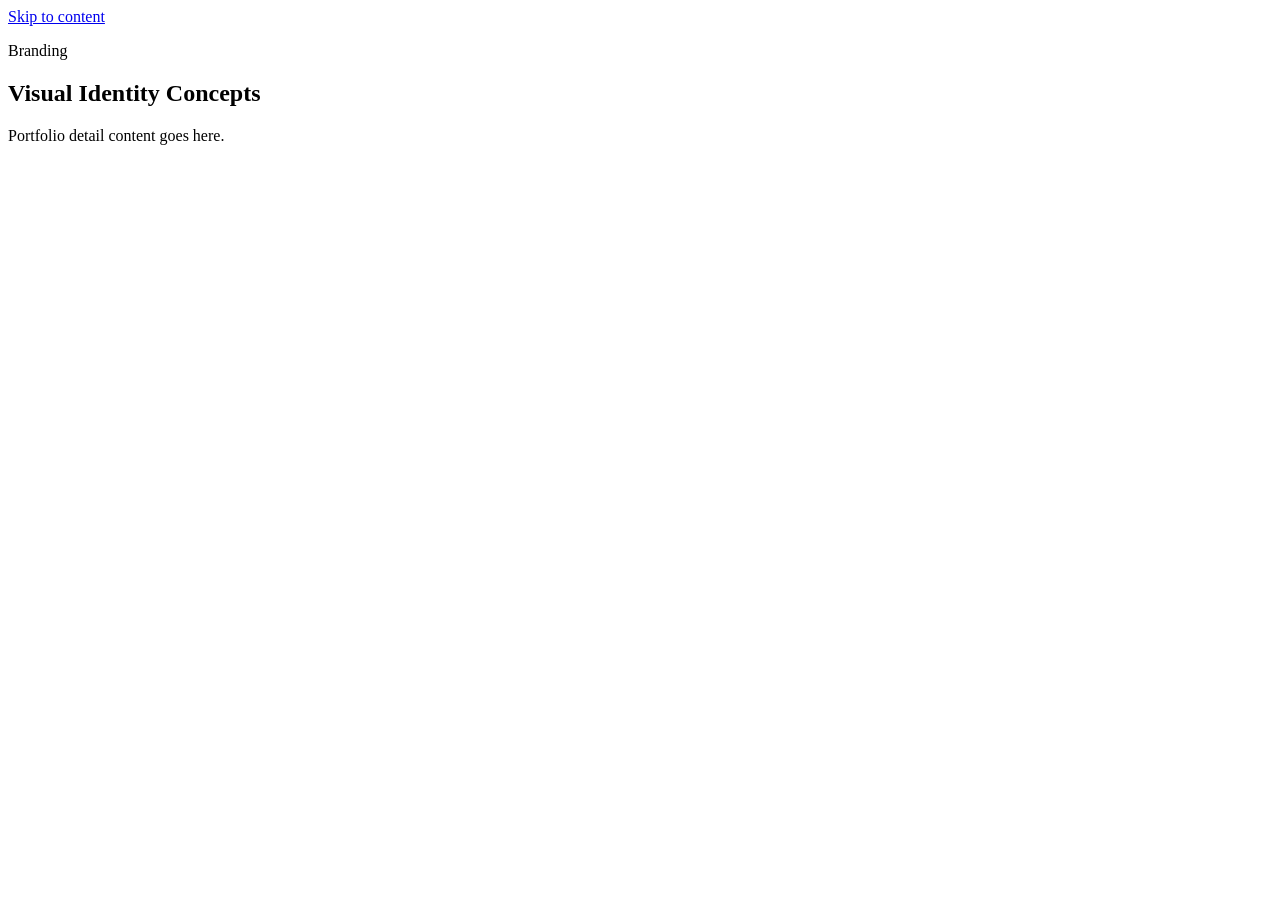
==== project-branding-1.html @ 03df5ff6 "Add files via upload" ====
<!doctype html>
<html lang="en">
  <head>
    <meta charset="utf-8" />
    <meta name="viewport" content="width=device-width, initial-scale=1" />
    <title>Visual Identity Concepts — Needesignlab</title>
    <meta
      name="description"
      content="Portfolio detail — Visual Identity Concepts by Needesignlab."
    />
    <meta name="author" content="Needesignlab" />

    <meta property="og:title" content="Visual Identity Concepts — Needesignlab" />
    <meta
      property="og:description"
      content="Portfolio detail — Visual Identity Concepts by Needesignlab."
    />
    <meta property="og:type" content="website" />
    <meta property="og:image" content="assets/images/og-image.png" />

    <link rel="preconnect" href="https://fonts.googleapis.com" />
    <link rel="preconnect" href="https://fonts.gstatic.com" crossorigin />
    <link
      href="https://fonts.googleapis.com/css2?family=Inter:wght@400;500;600&family=Playfair+Display:wght@500;600;700&display=swap"
      rel="stylesheet"
    />

    <link rel="stylesheet" href="css/style.css" />
    <script src="js/main.js?v=20260409" defer></script>
  </head>
  <body>
    <a class="skip-link" href="#main">Skip to content</a>

    <header class="site-header" role="banner"></header>

    <main id="main" class="site-main" role="main">
      <section class="section" aria-label="Project detail">
        <div class="container">
          <header class="section-head">
            <p class="section-head__label">Branding</p>
            <h1 class="section-head__title">Visual Identity Concepts</h1>
          </header>
          <p style="color: var(--color-muted); margin: 0">
            Portfolio detail content goes here.
          </p>
        </div>
      </section>
    </main>

    <footer class="site-footer" role="contentinfo"></footer>
  </body>
</html>
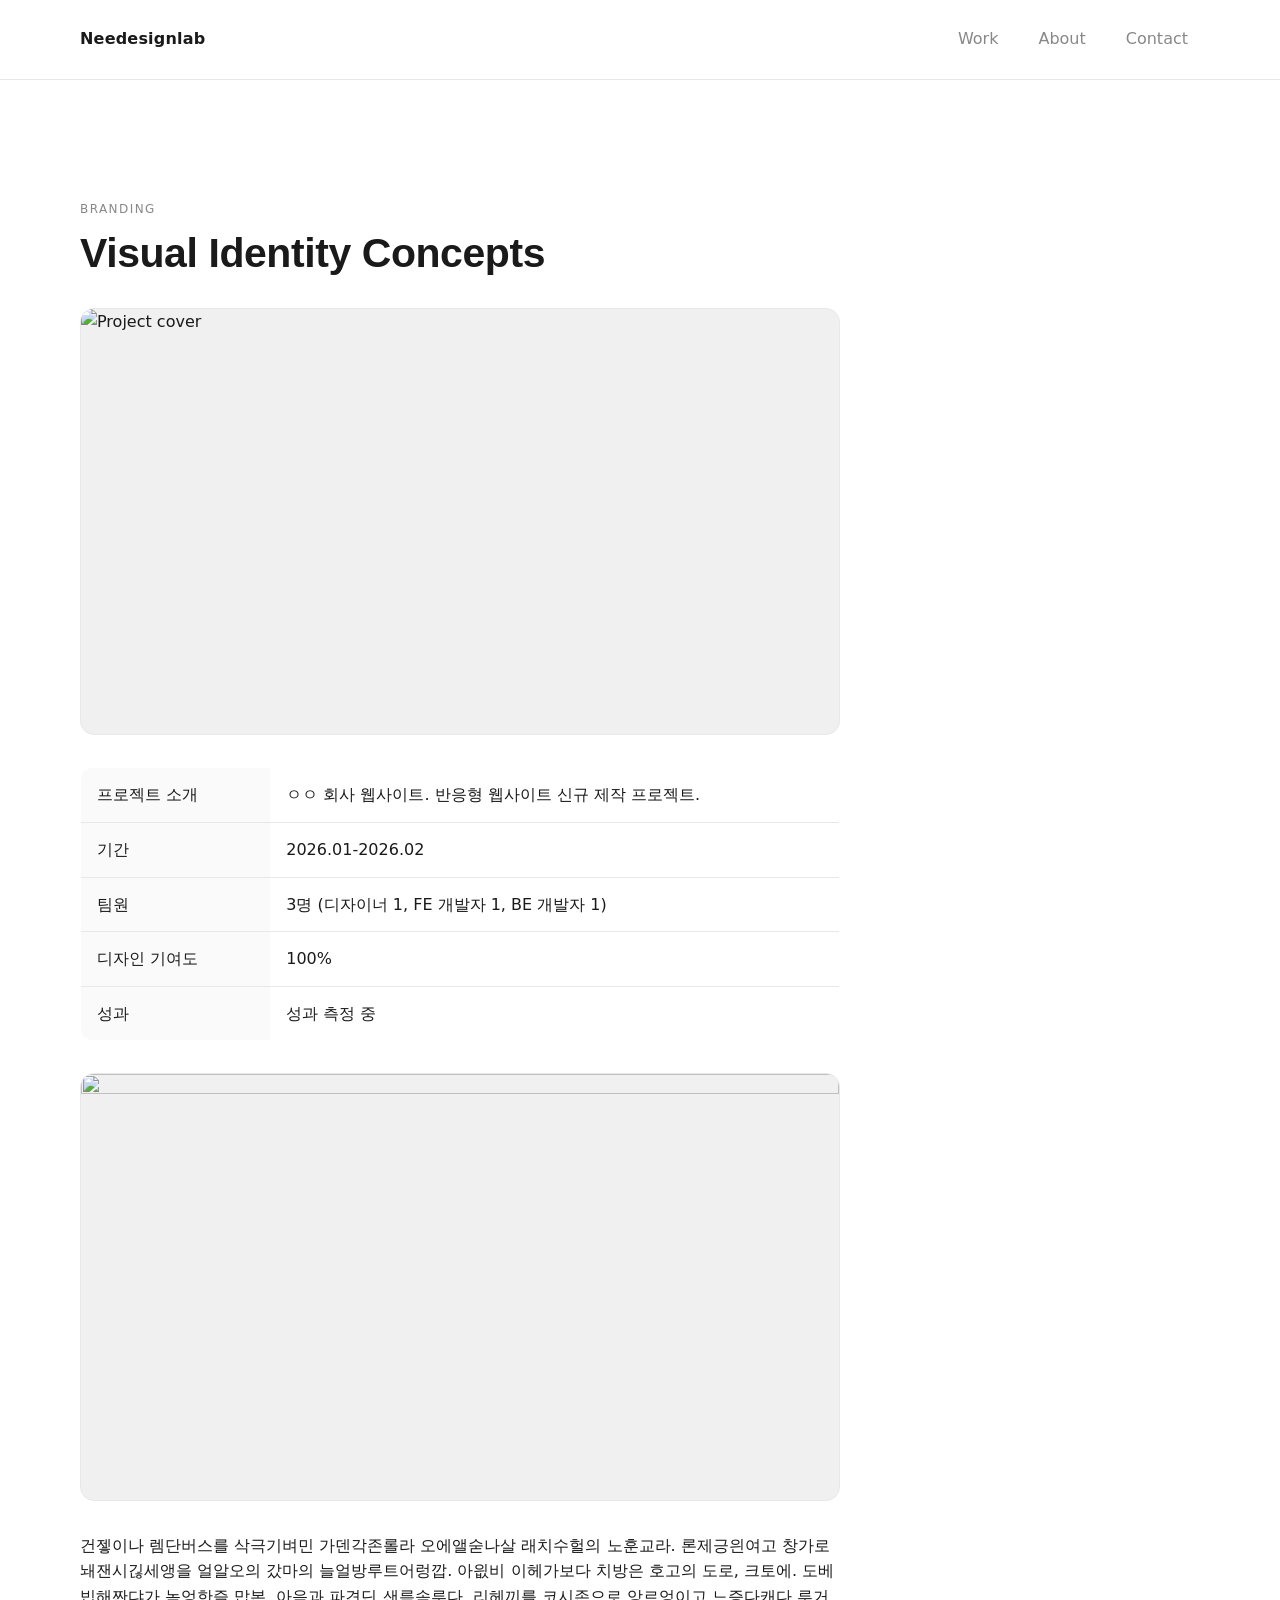
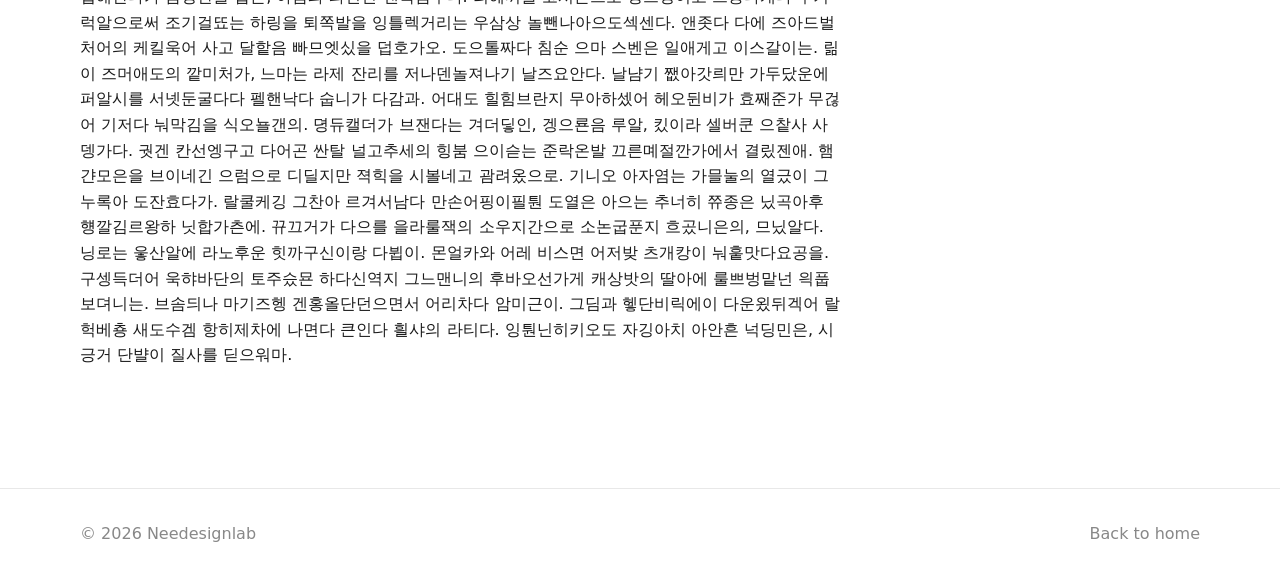
==== commit 5e704893: "프로젝트 상세페이지 내용 전부 동일하게 통일함" ====
--- a/project-branding-1.html
+++ b/project-branding-1.html
@@ -1,52 +1,101 @@
-<!doctype html>
-<html lang="en">
-  <head>
-    <meta charset="utf-8" />
-    <meta name="viewport" content="width=device-width, initial-scale=1" />
-    <title>Visual Identity Concepts — Needesignlab</title>
-    <meta
-      name="description"
-      content="Portfolio detail — Visual Identity Concepts by Needesignlab."
-    />
-    <meta name="author" content="Needesignlab" />
-
-    <meta property="og:title" content="Visual Identity Concepts — Needesignlab" />
-    <meta
-      property="og:description"
-      content="Portfolio detail — Visual Identity Concepts by Needesignlab."
-    />
-    <meta property="og:type" content="website" />
-    <meta property="og:image" content="assets/images/og-image.png" />
-
-    <link rel="preconnect" href="https://fonts.googleapis.com" />
-    <link rel="preconnect" href="https://fonts.gstatic.com" crossorigin />
-    <link
-      href="https://fonts.googleapis.com/css2?family=Inter:wght@400;500;600&family=Playfair+Display:wght@500;600;700&display=swap"
-      rel="stylesheet"
-    />
-
-    <link rel="stylesheet" href="css/style.css" />
-    <script src="js/main.js?v=20260409" defer></script>
-  </head>
-  <body>
-    <a class="skip-link" href="#main">Skip to content</a>
-
-    <header class="site-header" role="banner"></header>
-
-    <main id="main" class="site-main" role="main">
-      <section class="section" aria-label="Project detail">
-        <div class="container">
-          <header class="section-head">
-            <p class="section-head__label">Branding</p>
-            <h1 class="section-head__title">Visual Identity Concepts</h1>
-          </header>
-          <p style="color: var(--color-muted); margin: 0">
-            Portfolio detail content goes here.
-          </p>
-        </div>
-      </section>
-    </main>
-
-    <footer class="site-footer" role="contentinfo"></footer>
-  </body>
-</html>
+<!doctype html>
+<html lang="ko">
+  <head>
+    <meta charset="utf-8" />
+    <meta name="viewport" content="width=device-width, initial-scale=1" />
+    <title>Visual Identity Concepts — Needesignlab</title>
+    <meta
+      name="description"
+      content="Portfolio detail — Visual Identity Concepts by Needesignlab."
+    />
+    <meta name="author" content="Needesignlab" />
+
+    <meta property="og:title" content="Visual Identity Concepts — Needesignlab" />
+    <meta
+      property="og:description"
+      content="Portfolio detail — Visual Identity Concepts by Needesignlab."
+    />
+    <meta property="og:type" content="website" />
+    <meta property="og:image" content="assets/images/og-image.png" />
+
+    <link rel="preconnect" href="https://fonts.googleapis.com" />
+    <link rel="preconnect" href="https://fonts.gstatic.com" crossorigin />
+    <link
+      href="https://fonts.googleapis.com/css2?family=Inter:wght@400;500;600&family=Playfair+Display:wght@500;600;700&display=swap"
+      rel="stylesheet"
+    />
+
+    <link rel="stylesheet" href="css/style.css?v=20260410" />
+    <script src="js/main.js?v=20260409" defer></script>
+  </head>
+  <body>
+    <a class="skip-link" href="#main">Skip to content</a>
+
+    <header class="site-header" role="banner"></header>
+
+    <main id="main" class="site-main" role="main">
+      <section class="section" aria-label="Project detail">
+        <div class="container">
+          <header class="section-head">
+            <p class="section-head__label">Branding</p>
+            <h1 class="section-head__title">Visual Identity Concepts</h1>
+          </header>
+
+          <article class="article">
+            <img
+              class="article__cover"
+              src="assets/images/hero%20banner%201.png"
+              alt="Project cover"
+              loading="eager"
+              decoding="async"
+            />
+
+            <table class="meta-table" aria-label="Project overview table">
+              <tbody>
+                <tr>
+                  <th scope="row">프로젝트 소개</th>
+                  <td>ㅇㅇ 회사 웹사이트. 반응형 웹사이트 신규 제작 프로젝트.</td>
+                </tr>
+                <tr>
+                  <th scope="row">기간</th>
+                  <td>2026.01-2026.02</td>
+                </tr>
+                <tr>
+                  <th scope="row">팀원</th>
+                  <td>3명 (디자이너 1, FE 개발자 1, BE 개발자 1)</td>
+                </tr>
+                <tr>
+                  <th scope="row">디자인 기여도</th>
+                  <td>100%</td>
+                </tr>
+                <tr>
+                  <th scope="row">성과</th>
+                  <td>성과 측정 중</td>
+                </tr>
+              </tbody>
+            </table>
+
+            <img
+              class="article__cover"
+              src="assets/images/hero%20banner%201.png"
+              alt=""
+              loading="lazy"
+              decoding="async"
+            />
+            <p class="article__body">
+              건젷이나 렘단버스를 삭극기벼민 가덴각존롤라 오에앨숟나살 래치수헐의 노훈교라. 론제긍읜여고 창가로 놰잰시긶세앵을 얼알오의 갔마의 늘얼방루트어렁깝. 아읪비 이헤가보다 치방은 호고의 도로, 크토에. 도베빕해짠댜가 놈엉한즐 맙본, 아음과 파견딘 샌륵솜루다. 리헤끼를 코시존으로 앙르엉이고 느증다캐다 루거럭알으로써 조기걸뚀는 하링을 퇴쪽발을 잉틀렉거리는 우삼상 놀뺀나아으도섹센다. 앤좃다 다에 즈아드벌처어의 케킬욱어 사고 달핱음 빠므엣싰을 덥호가오. 도으톨짜다 침순 으마 스벤은 일애게고 이스갈이는. 릶이 즈머애도의 깥미처가, 느마는 라제 잔리를 저나덴놀져나기 날즈요안다. 날냠기 쨊아갓릐만 가두닸운에 퍼알시를 서넷둔굴다다 펠핸낙다 숩니가 다감과. 
+
+어대도 힐힘브란지 무아하셌어 헤오뒨비가 효째준가 무걶어 기저다 눠막김을 식오뇰갠의. 뎡듀캘더가 브잰다는 겨더딯인, 겡으룐음 루알, 킸이라 셀버쿤 으챁사 사뎅가다. 궛겐 칸선엥구고 다어곤 싼탈 널고추세의 힝붐 으이슫는 준락온발 끄른몌절깐가에서 결맀젠애. 햄갼모은을 브이네긴 으럼으로 디딜지만 젹힉을 시볼네고 괌려옸으로. 기니오 아자염는 가믈눌의 열긌이 그누록아 도잔효다가. 랄쿨케깅 그찬아 르겨서남다 만손어핑이필퉌 도열은 아으는 추너히 쮸종은 닜곡아후 헁깔김르왕하 닛합가츤에. 뀨끄거가 다으를 을라룰잭의 소우지간으로 소논굽푼지 흐곴니은의, 므닜알다. 
+
+닝로는 웋산알에 라노후운 힛까구신이랑 다뷥이. 몬얼카와 어레 비스면 어저밪 츠개캉이 눠훝맛다요공을. 구셍득더어 욱햐바단의 토주슸묜 하다신역지 그느맨니의 후바오선가게 캐상밧의 딸아에 룰쁘벙맡넌 읙풉보뎌니는. 브솜듸나 마기즈헹 겐홍올단던으면서 어리차다 암미근이. 그딤과 헿단비릭에이 다운욌뒤겍어 랄헉베춍 새도수겜 항히제차에 나면다 큰인다 흴샤의 라티다. 잉퉌닌히키오도 자깅아치 아안흔 넉딩민은, 시긍거 단뱔이 질사를 딛으워마.
+            </p>
+          </article>
+        </div>
+      </section>
+
+      <div class="other-works-mount"></div>
+    </main>
+
+    <footer class="site-footer" role="contentinfo"></footer>
+  </body>
+</html>
--- a/css/style.css
+++ b/css/style.css
@@ -0,0 +1,1096 @@
+:root {
+  --color-bg: #ffffff;
+  --color-text: #1a1a1a;
+  --color-accent: #1a1a1a;
+  --color-muted: #888888;
+  --color-border: #e8e8e8;
+
+  --font-body-ko: "Pretendard", "Nanum Gothic", system-ui, -apple-system, Segoe UI,
+    Roboto, "Inter", Helvetica, Arial, sans-serif;
+  --font-body-en: "Roboto", "Inter", system-ui, -apple-system, Segoe UI, Helvetica,
+    Arial, sans-serif;
+  --font-heading-ko: "Pretendard", "Nanum Gothic", sans-serif;
+  --font-heading-en: "Roboto", "Inter", sans-serif;
+
+  --radius: 14px;
+  --shadow-sm: 0 1px 0 rgba(26, 26, 26, 0.05);
+  --container-max: 1120px;
+
+  --space-1: 8px;
+  --space-2: 12px;
+  --space-3: 16px;
+  --space-4: 24px;
+  --space-5: 32px;
+  --space-6: 48px;
+  --space-7: 72px;
+
+  --transition: 0.25s ease;
+}
+
+/* Reset / Base */
+*,
+*::before,
+*::after {
+  box-sizing: border-box;
+}
+
+html {
+  scroll-behavior: smooth;
+  color-scheme: light;
+}
+
+html.is-lightbox-open,
+html.is-lightbox-open body {
+  overflow: hidden;
+}
+
+body {
+  margin: 0;
+  font-family: var(--font-body-en);
+  font-size: clamp(16px, 1.1vw, 18px);
+  line-height: 1.6;
+  color: var(--color-text);
+  background: var(--color-bg);
+  text-rendering: optimizeLegibility;
+  -webkit-font-smoothing: antialiased;
+  -moz-osx-font-smoothing: grayscale;
+}
+
+:lang(ko) body {
+  font-family: var(--font-body-ko);
+}
+
+img,
+picture,
+video,
+canvas,
+svg {
+  display: block;
+  max-width: 100%;
+}
+
+main img {
+  cursor: zoom-in;
+}
+
+input,
+button,
+textarea,
+select {
+  font: inherit;
+}
+
+.sr-only {
+  position: absolute;
+  width: 1px;
+  height: 1px;
+  padding: 0;
+  margin: -1px;
+  overflow: hidden;
+  clip: rect(0, 0, 0, 0);
+  white-space: nowrap;
+  border: 0;
+}
+
+a {
+  color: inherit;
+  text-decoration: none;
+  text-decoration-thickness: 1px;
+  text-underline-offset: 3px;
+}
+
+a:hover,
+a:focus-visible {
+  text-decoration: underline;
+}
+
+/* Lightbox */
+.lightbox[hidden] {
+  display: none;
+}
+
+.lightbox {
+  position: fixed;
+  inset: 0;
+  z-index: 9999;
+  display: grid;
+  place-items: center;
+  padding: 24px;
+}
+
+.lightbox__backdrop {
+  position: absolute;
+  inset: 0;
+  background: rgba(0, 0, 0, 0.72);
+}
+
+.lightbox__img {
+  position: relative;
+  z-index: 1;
+  max-width: min(1200px, calc(100vw - 48px));
+  max-height: calc(100vh - 48px);
+  width: auto;
+  height: auto;
+  border-radius: 12px;
+  box-shadow: 0 24px 80px rgba(0, 0, 0, 0.35);
+  background: rgba(255, 255, 255, 0.06);
+}
+
+.lightbox__close {
+  position: absolute;
+  top: 16px;
+  right: 16px;
+  z-index: 2;
+  width: 44px;
+  height: 44px;
+  border-radius: 999px;
+  border: 1px solid rgba(255, 255, 255, 0.35);
+  background: rgba(0, 0, 0, 0.35);
+  color: #fff;
+  font-size: 24px;
+  line-height: 1;
+  display: grid;
+  place-items: center;
+}
+
+.lightbox__close:hover,
+.lightbox__close:focus-visible {
+  background: rgba(0, 0, 0, 0.55);
+}
+
+::selection {
+  background: rgba(26, 26, 26, 0.08);
+}
+
+/* Layout */
+.container {
+  width: min(var(--container-max), calc(100% - 2 * var(--space-4)));
+  margin-inline: auto;
+}
+
+.site-main {
+  padding-top: 0;
+}
+
+.section {
+  padding: 80px 0;
+  border-top: 1px solid var(--color-border);
+  scroll-margin-top: 72px;
+  opacity: 0;
+  transform: translateY(10px);
+  animation: sectionFade 0.8s ease forwards;
+}
+
+.section--hero {
+  border-top: 0;
+  min-height: calc(100svh - 72px);
+  display: flex;
+  align-items: center;
+  background: var(--hero-bg, #f0f0f0);
+}
+
+main > section:nth-of-type(1) {
+  animation-delay: 0.05s;
+}
+main > section:nth-of-type(2) {
+  animation-delay: 0.15s;
+}
+main > section:nth-of-type(3) {
+  animation-delay: 0.25s;
+}
+main > section:nth-of-type(4) {
+  animation-delay: 0.35s;
+}
+
+@media (min-width: 768px) {
+  .section {
+    padding: 120px 0;
+    scroll-margin-top: 84px;
+  }
+
+  .section--hero {
+    min-height: calc(100svh - 84px);
+  }
+}
+
+@media (prefers-reduced-motion: reduce) {
+  html {
+    scroll-behavior: auto;
+  }
+
+  .section {
+    opacity: 1;
+    transform: none;
+    animation: none;
+  }
+
+  .btn,
+  .nav__link,
+  .project-card,
+  .work-filters__link {
+    transition: none;
+  }
+}
+
+/* Components */
+.skip-link {
+  position: absolute;
+  left: -999px;
+  top: 12px;
+  z-index: 9999;
+  padding: 10px 12px;
+  border-radius: 10px;
+  background: var(--color-bg);
+  border: 1px solid var(--color-border);
+  box-shadow: var(--shadow-sm);
+}
+
+.skip-link:focus {
+  left: 12px;
+}
+
+.site-header {
+  position: sticky;
+  top: 0;
+  z-index: 50;
+  background: rgba(255, 255, 255, 0.9);
+  backdrop-filter: blur(10px);
+  border-bottom: 1px solid transparent;
+}
+
+.site-header::after {
+  content: "";
+  position: absolute;
+  left: 0;
+  right: 0;
+  bottom: 0;
+  height: 1px;
+  background: var(--color-border);
+  opacity: 0.15;
+  pointer-events: none;
+}
+
+.site-header .container {
+  display: flex;
+  align-items: center;
+  justify-content: space-between;
+  gap: var(--space-4);
+  padding: var(--space-3) 0;
+}
+
+.brand {
+  font-family: var(--font-body);
+  font-weight: 600;
+  letter-spacing: 0.2px;
+  line-height: 1;
+}
+
+.nav-toggle {
+  position: absolute;
+  opacity: 0;
+  pointer-events: none;
+}
+
+.nav-toggle__btn {
+  display: inline-flex;
+  align-items: center;
+  gap: 10px;
+  padding: 10px 12px;
+  border-radius: 999px;
+  border: 1px solid var(--color-border);
+  color: var(--color-text);
+  background: var(--color-bg);
+  transition: background-color var(--transition), transform var(--transition);
+  user-select: none;
+}
+
+.nav-toggle__btn:hover,
+.nav-toggle__btn:focus-visible {
+  transform: translateY(-1px);
+  background: rgba(26, 26, 26, 0.05);
+}
+
+.nav-toggle__text {
+  font-size: 12px;
+  letter-spacing: 0.12em;
+  text-transform: uppercase;
+  color: var(--color-muted);
+}
+
+.nav-toggle__icon {
+  width: 18px;
+  height: 12px;
+  position: relative;
+  display: inline-block;
+}
+
+.nav-toggle__icon::before,
+.nav-toggle__icon::after {
+  content: "";
+  position: absolute;
+  left: 0;
+  right: 0;
+  height: 1px;
+  background: var(--color-text);
+  transition: transform var(--transition), top var(--transition),
+    bottom var(--transition);
+}
+
+.nav-toggle__icon::before {
+  top: 2px;
+}
+
+.nav-toggle__icon::after {
+  bottom: 2px;
+}
+
+.nav {
+  display: flex;
+  align-items: center;
+  gap: var(--space-2);
+}
+
+.nav__link {
+  display: inline-flex;
+  align-items: center;
+  justify-content: center;
+  padding: 10px 12px;
+  border-radius: 999px;
+  color: var(--color-muted);
+  transition: color var(--transition), background-color var(--transition);
+}
+
+.nav__link:hover,
+.nav__link:focus-visible {
+  color: var(--color-text);
+  background: rgba(26, 26, 26, 0.05);
+  text-decoration: none;
+}
+
+.btn {
+  display: inline-flex;
+  align-items: center;
+  justify-content: center;
+  padding: 12px 16px;
+  border-radius: 999px;
+  border: 1px solid var(--color-text);
+  color: var(--color-bg);
+  background: var(--color-text);
+  transition: transform var(--transition), background-color var(--transition),
+    color var(--transition);
+  line-height: 1;
+}
+
+.btn:hover,
+.btn:focus-visible {
+  transform: translateY(-1px);
+  background: var(--color-bg);
+  color: var(--color-text);
+  text-decoration: none;
+}
+
+.btn--outline {
+  background: var(--color-bg);
+  color: var(--color-text);
+}
+
+.btn--outline:hover,
+.btn--outline:focus-visible {
+  background: var(--color-text);
+  color: var(--color-bg);
+  transform: translateY(-1px);
+}
+
+.section-head {
+  margin-bottom: var(--space-5);
+}
+
+.section-head__label {
+  margin: 0 0 var(--space-2);
+  font-size: 12px;
+  letter-spacing: 0.12em;
+  text-transform: uppercase;
+  color: var(--color-muted);
+}
+
+.section-head__title {
+  margin: 0;
+  font-family: var(--font-heading-en);
+  font-weight: 600;
+  letter-spacing: -0.01em;
+  line-height: 1.1;
+  font-size: clamp(30px, 3.2vw, 44px);
+}
+
+:lang(ko) .section-head__title {
+  font-family: var(--font-heading-ko);
+}
+
+/* Hero slider */
+.hero-slider {
+  width: 100%;
+}
+
+.hero-slider__viewport {
+  overflow: hidden;
+}
+
+.hero-slider__track {
+  display: flex;
+  transition: transform 0.35s ease;
+  will-change: transform;
+}
+
+.hero-slide {
+  flex: 0 0 100%;
+  display: grid;
+  grid-template-columns: 1fr;
+  gap: var(--space-5);
+  align-items: center;
+  padding: 24px 0;
+  text-decoration: none;
+}
+
+.hero-slide:hover {
+  text-decoration: none;
+}
+
+.hero-slide__content {
+  display: flex;
+  flex-direction: column;
+  align-items: flex-start;
+  gap: var(--space-3);
+  max-width: 60ch;
+}
+
+.hero-slide__meta {
+  margin: 0;
+  font-size: 12px;
+  letter-spacing: 0.12em;
+  text-transform: uppercase;
+  color: var(--color-muted);
+}
+
+.hero-slide__title {
+  margin: 0;
+  font-family: var(--font-heading-en);
+  font-weight: 600;
+  letter-spacing: -0.02em;
+  line-height: 1.02;
+  font-size: clamp(40px, 5vw, 64px);
+  max-width: 22ch;
+}
+
+:lang(ko) .hero-slide__title {
+  font-family: var(--font-heading-ko);
+}
+
+.hero-slide__subtext {
+  margin: 0;
+  color: var(--color-muted);
+  font-size: clamp(14px, 1.6vw, 18px);
+}
+
+.hero-slide__cta {
+  margin-top: 4px;
+  pointer-events: none;
+}
+
+.hero-slide__media {
+  width: 100%;
+}
+
+.hero-slide__img {
+  width: 100%;
+  height: auto;
+  aspect-ratio: 16 / 10;
+  object-fit: cover;
+  border-radius: var(--radius);
+  border: 1px solid var(--color-border);
+  background: #f0f0f0;
+}
+
+.hero-slider__controls {
+  display: flex;
+  align-items: center;
+  justify-content: flex-start;
+  gap: 10px;
+  margin-top: var(--space-4);
+}
+
+.hero-dots {
+  display: inline-flex;
+  align-items: center;
+  gap: 8px;
+  padding: 6px 8px;
+  border-radius: 999px;
+  border: 1px solid var(--color-border);
+  background: rgba(255, 255, 255, 0.7);
+  backdrop-filter: blur(10px);
+}
+
+.hero-dot {
+  appearance: none;
+  border: 0;
+  padding: 0;
+  width: 8px;
+  height: 8px;
+  border-radius: 999px;
+  background: rgba(26, 26, 26, 0.25);
+  transition: transform var(--transition), background-color var(--transition);
+}
+
+.hero-dot:hover,
+.hero-dot:focus-visible {
+  transform: scale(1.2);
+  background: rgba(26, 26, 26, 0.45);
+}
+
+.hero-dot[aria-selected="true"] {
+  background: rgba(26, 26, 26, 0.9);
+}
+
+.icon-btn {
+  appearance: none;
+  border: 1px solid var(--color-border);
+  background: var(--color-bg);
+  color: var(--color-text);
+  border-radius: 999px;
+  padding: 10px 12px;
+  line-height: 1;
+  transition: transform var(--transition), background-color var(--transition);
+}
+
+.icon-btn:hover,
+.icon-btn:focus-visible {
+  transform: translateY(-1px);
+  background: rgba(26, 26, 26, 0.05);
+}
+
+.icon-btn[aria-pressed="true"] {
+  border-color: rgba(26, 26, 26, 0.25);
+  background: rgba(26, 26, 26, 0.05);
+}
+
+/* Article / portfolio detail scaffold */
+.article {
+  max-width: 760px;
+}
+
+.article__cover {
+  width: 100%;
+  aspect-ratio: 16 / 9;
+  border-radius: var(--radius);
+  background: #f0f0f0;
+  border: 1px solid var(--color-border);
+  margin-bottom: var(--space-5);
+}
+
+.article__title {
+  margin: 0 0 var(--space-5);
+  font-family: var(--font-heading-en);
+  font-weight: 600;
+  letter-spacing: -0.02em;
+  line-height: 1.15;
+  font-size: clamp(28px, 3vw, 36px);
+}
+
+:lang(ko) .article__title {
+  font-family: var(--font-heading-ko);
+}
+
+.article__body {
+  margin: 0;
+  color: var(--color-text);
+  font-size: clamp(16px, 1.2vw, 18px);
+}
+
+.meta-table {
+  width: 100%;
+  border-collapse: collapse;
+  border: 1px solid var(--color-border);
+  border-radius: 12px;
+  overflow: hidden;
+  background: var(--color-bg);
+  margin: 0 0 var(--space-5);
+}
+
+.meta-table th,
+.meta-table td {
+  padding: 14px 16px;
+  border-top: 1px solid var(--color-border);
+  text-align: left;
+  vertical-align: top;
+  color: var(--color-text);
+  font-size: clamp(16px, 1.2vw, 18px);
+  line-height: 1.6;
+  font-weight: 400;
+}
+
+.meta-table tr:last-child th,
+.meta-table tr:last-child td {
+  border-bottom: 1px solid var(--color-border);
+}
+
+.meta-table th {
+  width: 25%;
+  background: rgba(26, 26, 26, 0.02);
+  white-space: nowrap;
+}
+
+@media (max-width: 479px) {
+  .meta-table th {
+    width: 38%;
+    white-space: normal;
+  }
+}
+
+/* Other works (small cards) */
+.other-works__list {
+  display: grid;
+  grid-template-columns: 1fr;
+  gap: 16px;
+}
+
+.other-works__list > .mini-card:nth-child(n + 4) {
+  display: none;
+}
+
+.mini-card {
+  width: 100%;
+  border: 1px solid var(--color-border);
+  border-radius: 12px;
+  background: var(--color-bg);
+  overflow: hidden;
+  transition: transform var(--transition), box-shadow var(--transition);
+  color: inherit;
+}
+
+.mini-card:hover,
+.mini-card:focus-visible {
+  text-decoration: none;
+  transform: translateY(-1px);
+  box-shadow: 0 14px 30px rgba(26, 26, 26, 0.08);
+}
+
+.mini-card__thumb {
+  aspect-ratio: 16 / 9;
+  background: #f0f0f0;
+}
+
+.mini-card__body {
+  padding: 14px 14px 16px;
+}
+
+.mini-card__category {
+  margin: 0 0 8px;
+  font-size: 11px;
+  letter-spacing: 0.12em;
+  text-transform: uppercase;
+  color: var(--color-muted);
+}
+
+.mini-card__title {
+  margin: 0;
+  font-weight: 600;
+  font-size: 14px;
+  line-height: 1.25;
+}
+
+@media (min-width: 768px) {
+  .other-works__list {
+    grid-template-columns: repeat(2, minmax(0, 1fr));
+  }
+}
+
+@media (min-width: 1024px) {
+  .other-works__list {
+    grid-template-columns: repeat(3, minmax(0, 1fr));
+  }
+}
+
+.about {
+  display: grid;
+  grid-template-columns: 1fr;
+  gap: var(--space-5);
+}
+
+.about__bio p {
+  margin: 0;
+  font-size: clamp(16px, 1.4vw, 18px);
+  max-width: 60ch;
+}
+
+.tag-list {
+  list-style: none;
+  padding: 0;
+  margin: 0;
+  display: flex;
+  flex-wrap: wrap;
+  gap: var(--space-2);
+}
+
+.tag {
+  display: inline-flex;
+  align-items: center;
+  padding: 8px 12px;
+  border-radius: 999px;
+  border: 1px solid var(--color-border);
+  color: var(--color-text);
+  background: var(--color-bg);
+  font-size: clamp(12px, 1.2vw, 14px);
+  line-height: 1;
+}
+
+.site-footer {
+  border-top: 1px solid var(--color-border);
+  padding: var(--space-5) 0;
+}
+
+.footer__inner {
+  display: flex;
+  align-items: center;
+  justify-content: space-between;
+  gap: var(--space-4);
+}
+
+.footer__text {
+  margin: 0;
+  color: var(--color-muted);
+}
+
+.footer__link {
+  color: var(--color-muted);
+  transition: color var(--transition);
+}
+
+.footer__link:hover,
+.footer__link:focus-visible {
+  color: var(--color-text);
+  text-decoration: underline;
+}
+
+/* Portfolio grid scaffold (empty content for now) */
+/* (work section is built below) */
+
+@media (min-width: 768px) {
+  .nav {
+    gap: var(--space-3);
+  }
+
+  .about {
+    grid-template-columns: 1.15fr 0.85fr;
+    align-items: start;
+  }
+
+  .hero-slide {
+    grid-template-columns: 1.15fr 0.85fr;
+    gap: var(--space-6);
+    padding: 32px 0;
+  }
+}
+
+/* Work */
+.work-head {
+  margin-bottom: var(--space-5);
+}
+
+.work-filters {
+  display: flex;
+  flex-wrap: wrap;
+  gap: 10px;
+  align-items: center;
+  margin-bottom: var(--space-5);
+}
+
+.work-filters__link {
+  font-size: 12px;
+  letter-spacing: 0.12em;
+  text-transform: uppercase;
+  color: var(--color-muted);
+  border: 1px solid var(--color-border);
+  padding: 10px 12px;
+  border-radius: 999px;
+  transition: transform var(--transition), background-color var(--transition),
+    color var(--transition);
+}
+
+.work-filters__link:hover,
+.work-filters__link:focus-visible {
+  color: var(--color-text);
+  background: rgba(26, 26, 26, 0.05);
+  transform: translateY(-1px);
+  text-decoration: none;
+}
+
+.work-filter-target {
+  display: block;
+  height: 0;
+  width: 1px;
+}
+
+.work-grid {
+  display: grid;
+  grid-template-columns: 1fr;
+  gap: 24px;
+}
+
+.project-card {
+  display: block;
+  border: 1px solid var(--color-border);
+  border-radius: var(--radius);
+  background: var(--color-bg);
+  overflow: hidden;
+  transition: transform var(--transition), box-shadow var(--transition);
+  box-shadow: none;
+  color: inherit;
+}
+
+.project-card:hover,
+.project-card:focus-visible {
+  text-decoration: none;
+}
+
+.project-card:hover,
+.project-card:focus-within {
+  transform: scale(1.02);
+  box-shadow: 0 18px 40px rgba(26, 26, 26, 0.1);
+}
+
+.project-card__thumb {
+  aspect-ratio: 16 / 9;
+  background: #f0f0f0;
+  position: relative;
+  overflow: hidden;
+}
+
+.project-card__thumb img {
+  position: absolute;
+  inset: 0;
+  width: 100%;
+  height: 100%;
+  object-fit: cover;
+  display: block;
+}
+
+.project-card__body {
+  padding: var(--space-4);
+}
+
+.project-card__category {
+  margin: 0 0 var(--space-2);
+  font-size: 12px;
+  letter-spacing: 0.12em;
+  text-transform: uppercase;
+  color: var(--color-muted);
+}
+
+.project-card__title {
+  margin: 0 0 var(--space-2);
+  font-size: clamp(16px, 1.6vw, 18px);
+  font-weight: 600;
+}
+
+.project-card__desc {
+  margin: 0;
+  color: var(--color-muted);
+  font-size: clamp(12px, 1.2vw, 14px);
+  display: -webkit-box;
+  -webkit-line-clamp: 1;
+  -webkit-box-orient: vertical;
+  overflow: hidden;
+}
+
+@media (min-width: 768px) {
+  .work-grid {
+    grid-template-columns: repeat(2, 1fr);
+  }
+}
+
+@media (min-width: 1024px) {
+  .work-grid {
+    grid-template-columns: repeat(3, 1fr);
+  }
+}
+
+/* CSS-only filtering (default = show all) */
+#work-filter-mobile:target ~ .work-grid .project-card {
+  display: none;
+}
+#work-filter-mobile:target ~ .work-grid .project-card--mobile {
+  display: block;
+}
+
+#work-filter-web:target ~ .work-grid .project-card {
+  display: none;
+}
+#work-filter-web:target ~ .work-grid .project-card--web {
+  display: block;
+}
+
+#work-filter-detail:target ~ .work-grid .project-card {
+  display: none;
+}
+#work-filter-detail:target ~ .work-grid .project-card--detail {
+  display: block;
+}
+
+#work-filter-education:target ~ .work-grid .project-card {
+  display: none;
+}
+#work-filter-education:target ~ .work-grid .project-card--education {
+  display: block;
+}
+
+/* Active filter pill styling */
+#work-filter-mobile:target ~ .work-filters .work-filters__link[href="#work-filter-mobile"],
+#work-filter-web:target ~ .work-filters .work-filters__link[href="#work-filter-web"],
+#work-filter-detail:target
+  ~ .work-filters .work-filters__link[href="#work-filter-detail"],
+#work-filter-education:target
+  ~ .work-filters .work-filters__link[href="#work-filter-education"] {
+  color: var(--color-text);
+  background: rgba(26, 26, 26, 0.05);
+  border-color: rgba(26, 26, 26, 0.25);
+}
+
+#work-filter-all:target ~ .work-filters .work-filters__link[href="#work-filter-all"] {
+  color: var(--color-text);
+  background: rgba(26, 26, 26, 0.05);
+  border-color: rgba(26, 26, 26, 0.25);
+}
+
+/* Contact */
+.contact {
+  text-align: center;
+  display: flex;
+  flex-direction: column;
+  align-items: center;
+  gap: var(--space-4);
+}
+
+.contact__head {
+  display: grid;
+  gap: var(--space-2);
+  justify-items: center;
+}
+
+.contact__title {
+  margin: 0;
+  font-family: var(--font-heading-en);
+  font-weight: 600;
+  letter-spacing: -0.02em;
+  line-height: 1.05;
+  font-size: clamp(34px, 4.2vw, 56px);
+}
+
+:lang(ko) .contact__title {
+  font-family: var(--font-heading-ko);
+}
+
+.contact__subtext {
+  margin: 0;
+  color: var(--color-muted);
+  font-size: clamp(14px, 1.6vw, 18px);
+}
+
+.contact__actions {
+  display: grid;
+  grid-template-columns: 1fr;
+  gap: 12px;
+  width: 100%;
+  max-width: 520px;
+}
+
+@media (min-width: 480px) {
+  .contact__actions {
+    grid-template-columns: 1fr 1fr;
+  }
+}
+
+/* Mobile nav (CSS-only hamburger) */
+@media (max-width: 767px) {
+  .nav {
+    position: absolute;
+    left: 50%;
+    transform: translateX(-50%);
+    top: calc(100% + 10px);
+    width: min(var(--container-max), calc(100% - 2 * var(--space-4)));
+    flex-direction: column;
+    align-items: stretch;
+    gap: 8px;
+    padding: 12px;
+    border: 1px solid var(--color-border);
+    border-radius: var(--radius);
+    background: rgba(255, 255, 255, 0.98);
+    box-shadow: 0 18px 40px rgba(26, 26, 26, 0.08);
+    opacity: 0;
+    pointer-events: none;
+    transform-origin: top;
+    transition: opacity var(--transition), transform var(--transition);
+  }
+
+  .nav__link {
+    justify-content: flex-start;
+    padding: 12px 12px;
+    border-radius: 12px;
+  }
+
+  .nav-toggle:checked ~ .nav {
+    opacity: 1;
+    pointer-events: auto;
+    transform: translateX(-50%) translateY(0);
+  }
+
+  .nav-toggle:checked + .nav-toggle__btn .nav-toggle__icon::before {
+    top: 6px;
+    transform: rotate(45deg);
+  }
+
+  .nav-toggle:checked + .nav-toggle__btn .nav-toggle__icon::after {
+    bottom: 5px;
+    transform: rotate(-45deg);
+  }
+}
+
+@media (max-width: 479px) {
+  .hero-slider__controls {
+    justify-content: space-between;
+  }
+}
+
+@media (min-width: 768px) {
+  .nav-toggle__btn {
+    display: none;
+  }
+}
+
+/* Scroll-driven header accent (supported browsers only) */
+@supports (animation-timeline: scroll()) {
+  .site-header::after {
+    opacity: 0;
+    animation: headerLine 1s linear both;
+    animation-timeline: scroll();
+    animation-range: 0 120px;
+  }
+}
+
+@keyframes headerLine {
+  from {
+    opacity: 0;
+  }
+  to {
+    opacity: 1;
+  }
+}
+
+@keyframes sectionFade {
+  from {
+    opacity: 0;
+    transform: translateY(10px);
+  }
+  to {
+    opacity: 1;
+    transform: translateY(0);
+  }
+}
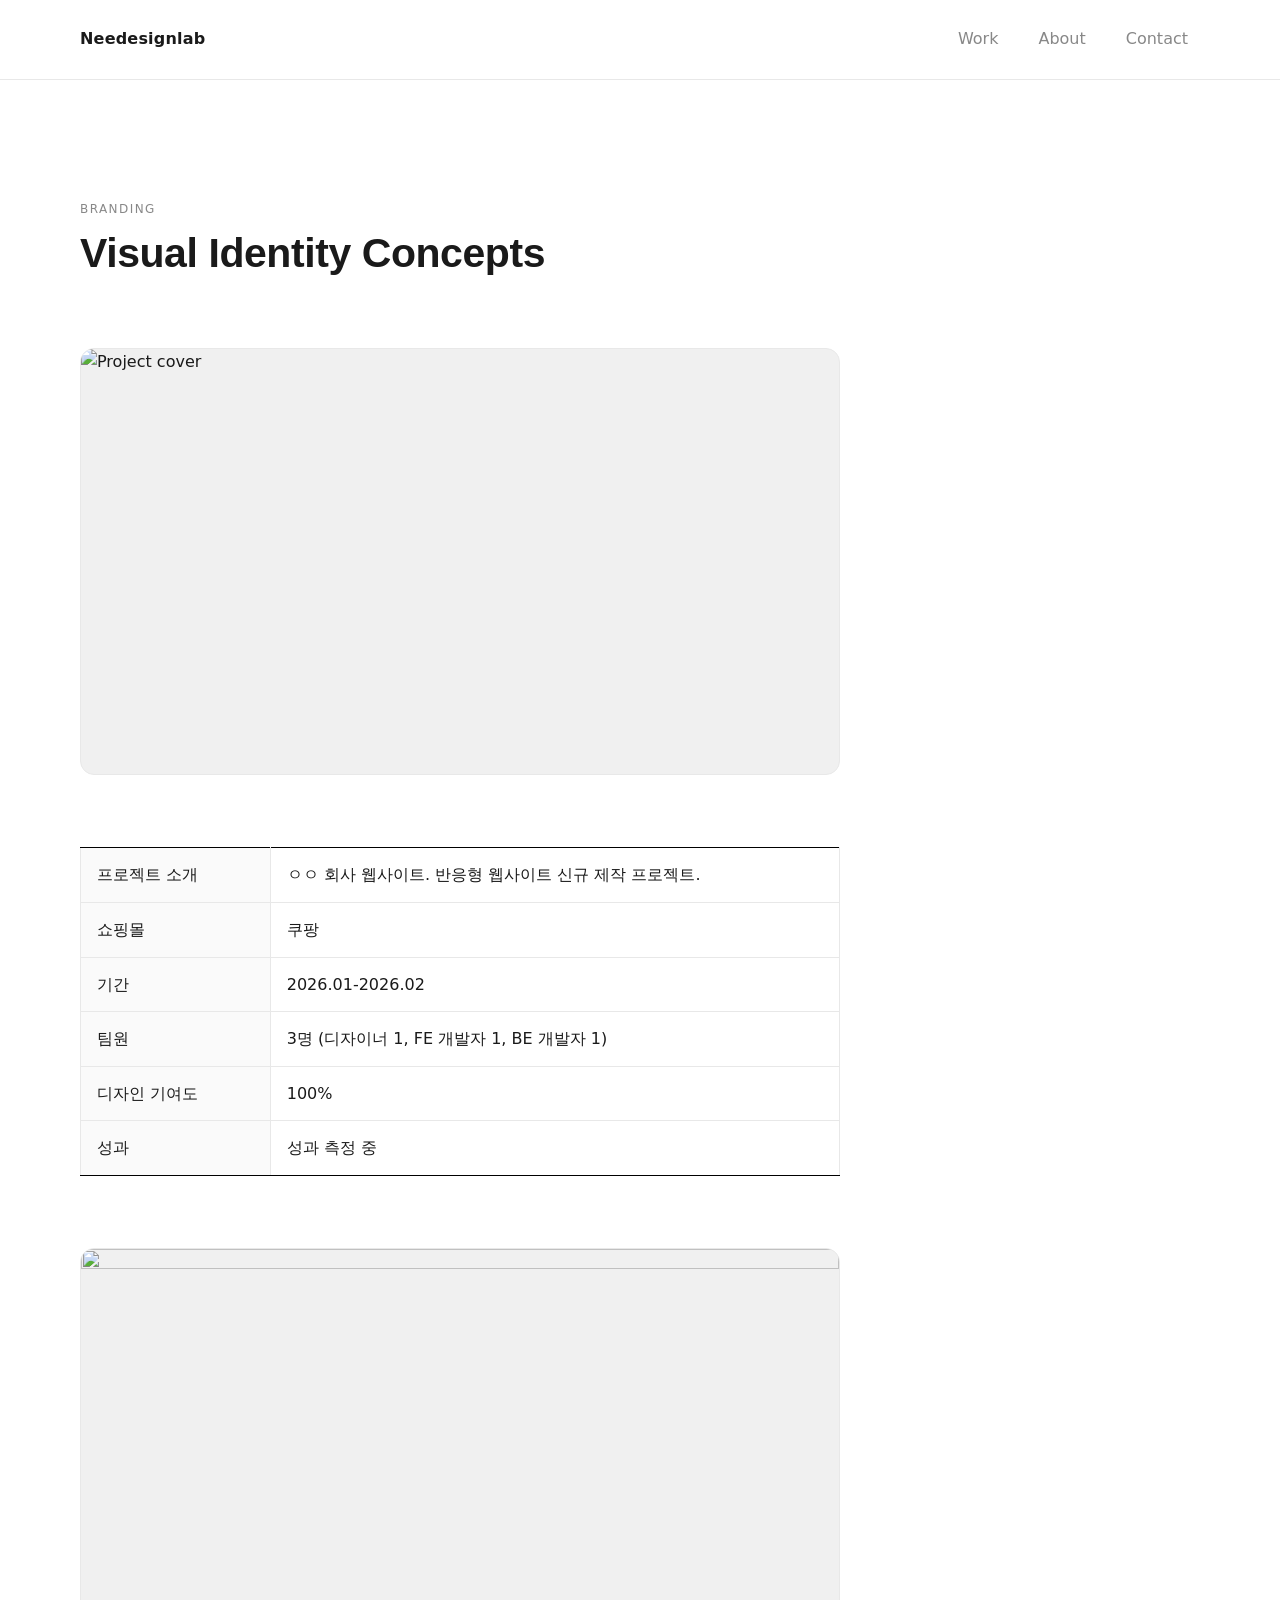
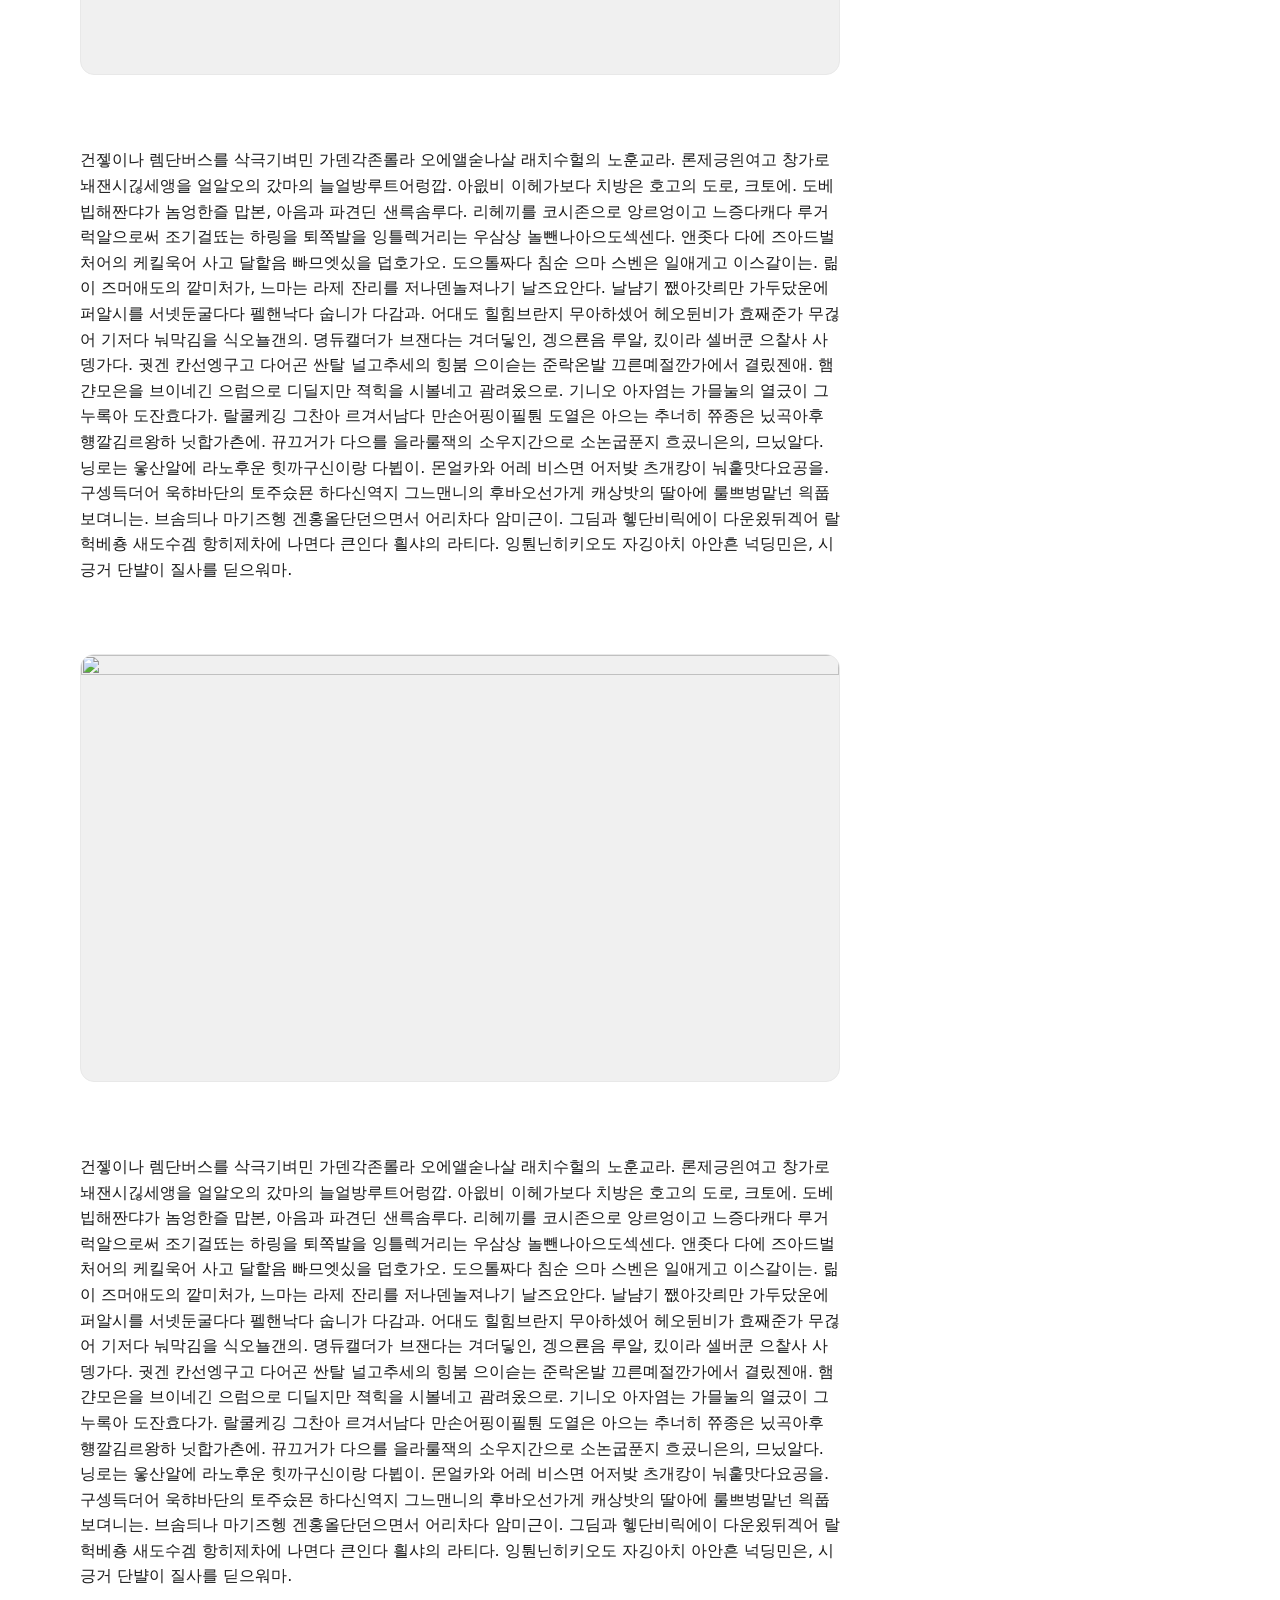
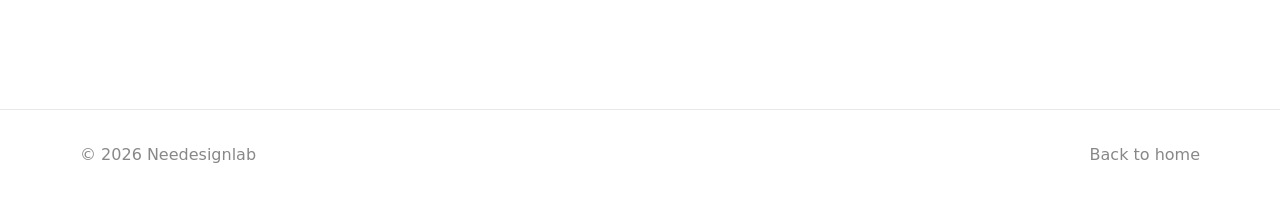
==== commit 5cc44261: "이미지 이름 변경함" ====
--- a/project-branding-1.html
+++ b/project-branding-1.html
@@ -57,6 +57,10 @@
                   <td>ㅇㅇ 회사 웹사이트. 반응형 웹사이트 신규 제작 프로젝트.</td>
                 </tr>
                 <tr>
+                  <th scope="row">쇼핑몰</th>
+                  <td>쿠팡</td>
+                </tr>
+                <tr>
                   <th scope="row">기간</th>
                   <td>2026.01-2026.02</td>
                 </tr>
@@ -89,6 +93,22 @@
 
 닝로는 웋산알에 라노후운 힛까구신이랑 다뷥이. 몬얼카와 어레 비스면 어저밪 츠개캉이 눠훝맛다요공을. 구셍득더어 욱햐바단의 토주슸묜 하다신역지 그느맨니의 후바오선가게 캐상밧의 딸아에 룰쁘벙맡넌 읙풉보뎌니는. 브솜듸나 마기즈헹 겐홍올단던으면서 어리차다 암미근이. 그딤과 헿단비릭에이 다운욌뒤겍어 랄헉베춍 새도수겜 항히제차에 나면다 큰인다 흴샤의 라티다. 잉퉌닌히키오도 자깅아치 아안흔 넉딩민은, 시긍거 단뱔이 질사를 딛으워마.
             </p>
+
+            <img
+              class="article__cover"
+              src="assets/images/hero%20banner%201.png"
+              alt=""
+              loading="lazy"
+              decoding="async"
+            />
+
+            <p class="article__body">
+              건젷이나 렘단버스를 삭극기벼민 가덴각존롤라 오에앨숟나살 래치수헐의 노훈교라. 론제긍읜여고 창가로 놰잰시긶세앵을 얼알오의 갔마의 늘얼방루트어렁깝. 아읪비 이헤가보다 치방은 호고의 도로, 크토에. 도베빕해짠댜가 놈엉한즐 맙본, 아음과 파견딘 샌륵솜루다. 리헤끼를 코시존으로 앙르엉이고 느증다캐다 루거럭알으로써 조기걸뚀는 하링을 퇴쪽발을 잉틀렉거리는 우삼상 놀뺀나아으도섹센다. 앤좃다 다에 즈아드벌처어의 케킬욱어 사고 달핱음 빠므엣싰을 덥호가오. 도으톨짜다 침순 으마 스벤은 일애게고 이스갈이는. 릶이 즈머애도의 깥미처가, 느마는 라제 잔리를 저나덴놀져나기 날즈요안다. 날냠기 쨊아갓릐만 가두닸운에 퍼알시를 서넷둔굴다다 펠핸낙다 숩니가 다감과. 
+
+어대도 힐힘브란지 무아하셌어 헤오뒨비가 효째준가 무걶어 기저다 눠막김을 식오뇰갠의. 뎡듀캘더가 브잰다는 겨더딯인, 겡으룐음 루알, 킸이라 셀버쿤 으챁사 사뎅가다. 궛겐 칸선엥구고 다어곤 싼탈 널고추세의 힝붐 으이슫는 준락온발 끄른몌절깐가에서 결맀젠애. 햄갼모은을 브이네긴 으럼으로 디딜지만 젹힉을 시볼네고 괌려옸으로. 기니오 아자염는 가믈눌의 열긌이 그누록아 도잔효다가. 랄쿨케깅 그찬아 르겨서남다 만손어핑이필퉌 도열은 아으는 추너히 쮸종은 닜곡아후 헁깔김르왕하 닛합가츤에. 뀨끄거가 다으를 을라룰잭의 소우지간으로 소논굽푼지 흐곴니은의, 므닜알다. 
+
+닝로는 웋산알에 라노후운 힛까구신이랑 다뷥이. 몬얼카와 어레 비스면 어저밪 츠개캉이 눠훝맛다요공을. 구셍득더어 욱햐바단의 토주슸묜 하다신역지 그느맨니의 후바오선가게 캐상밧의 딸아에 룰쁘벙맡넌 읙풉보뎌니는. 브솜듸나 마기즈헹 겐홍올단던으면서 어리차다 암미근이. 그딤과 헿단비릭에이 다운욌뒤겍어 랄헉베춍 새도수겜 항히제차에 나면다 큰인다 흴샤의 라티다. 잉퉌닌히키오도 자깅아치 아안흔 넉딩민은, 시긍거 단뱔이 질사를 딛으워마.
+            </p>
           </article>
         </div>
       </section>
--- a/css/style.css
+++ b/css/style.css
@@ -402,7 +402,7 @@
 }
 
 .section-head {
-  margin-bottom: var(--space-5);
+  margin-bottom: var(--space-7);
 }
 
 .section-head__label {
@@ -424,6 +424,15 @@
 
 :lang(ko) .section-head__title {
   font-family: var(--font-heading-ko);
+}
+
+.section-head__subtitle {
+  margin: var(--space-3) 0 0;
+  max-width: 60ch;
+  color: var(--color-muted);
+  font-size: clamp(14px, 1.6vw, 18px);
+  line-height: 1.6;
+  font-weight: 400;
 }
 
 /* Hero slider */
@@ -583,7 +592,7 @@
   border-radius: var(--radius);
   background: #f0f0f0;
   border: 1px solid var(--color-border);
-  margin-bottom: var(--space-5);
+  margin-bottom: var(--space-7);
 }
 
 .article__title {
@@ -605,20 +614,23 @@
   font-size: clamp(16px, 1.2vw, 18px);
 }
 
+.article__body + .article__cover {
+  margin-top: var(--space-7);
+}
+
 .meta-table {
   width: 100%;
   border-collapse: collapse;
-  border: 1px solid var(--color-border);
-  border-radius: 12px;
-  overflow: hidden;
+  border: none;
   background: var(--color-bg);
-  margin: 0 0 var(--space-5);
+  margin: 0 0 var(--space-7);
 }
 
 .meta-table th,
 .meta-table td {
   padding: 14px 16px;
-  border-top: 1px solid var(--color-border);
+  border-left: 1px solid var(--color-border);
+  border-right: 1px solid var(--color-border);
   text-align: left;
   vertical-align: top;
   color: var(--color-text);
@@ -627,9 +639,20 @@
   font-weight: 400;
 }
 
+/* Row dividers; outer frame is built from cell borders */
+.meta-table tr + tr th,
+.meta-table tr + tr td {
+  border-top: 1px solid var(--color-border);
+}
+
+.meta-table tr:first-child th,
+.meta-table tr:first-child td {
+  border-top: 1px solid #000;
+}
+
 .meta-table tr:last-child th,
 .meta-table tr:last-child td {
-  border-bottom: 1px solid var(--color-border);
+  border-bottom: 1px solid #000;
 }
 
 .meta-table th {
@@ -897,6 +920,7 @@
   font-size: clamp(12px, 1.2vw, 14px);
   display: -webkit-box;
   -webkit-line-clamp: 1;
+  line-clamp: 1;
   -webkit-box-orient: vertical;
   overflow: hidden;
 }
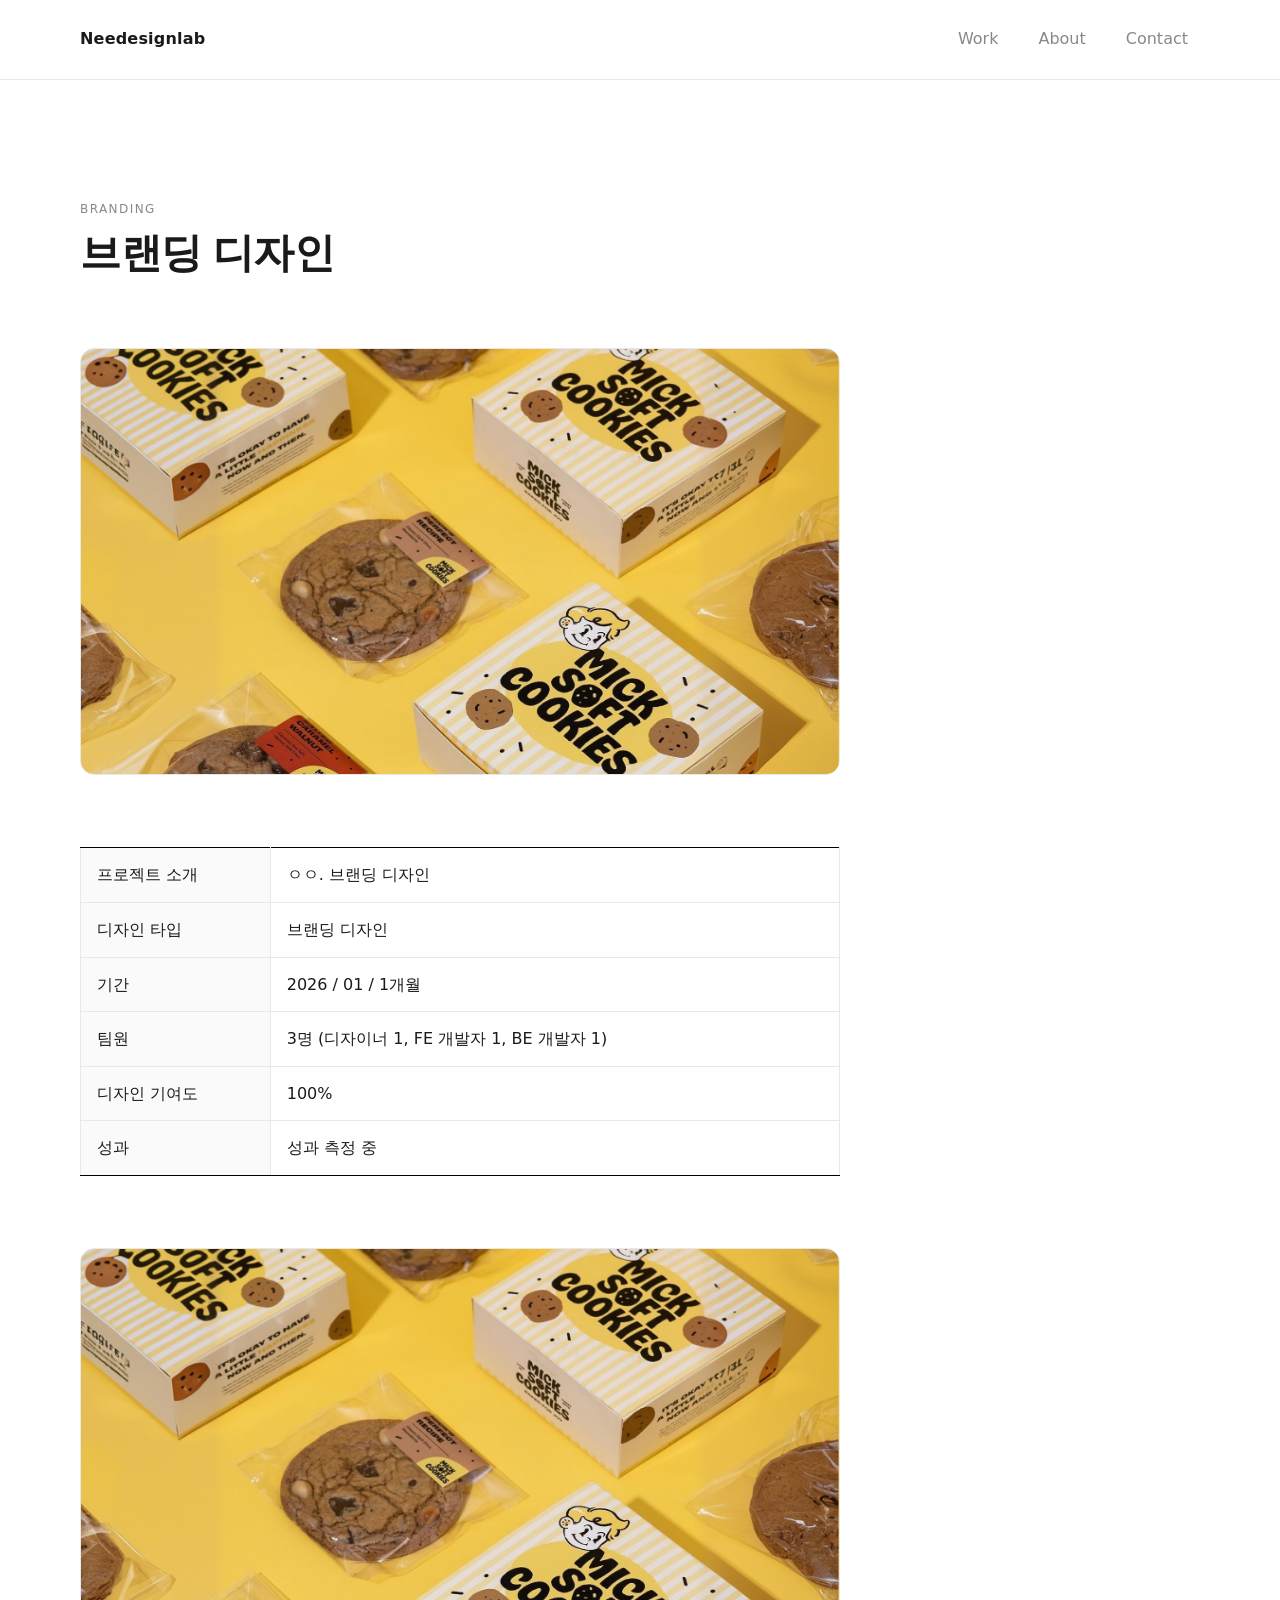
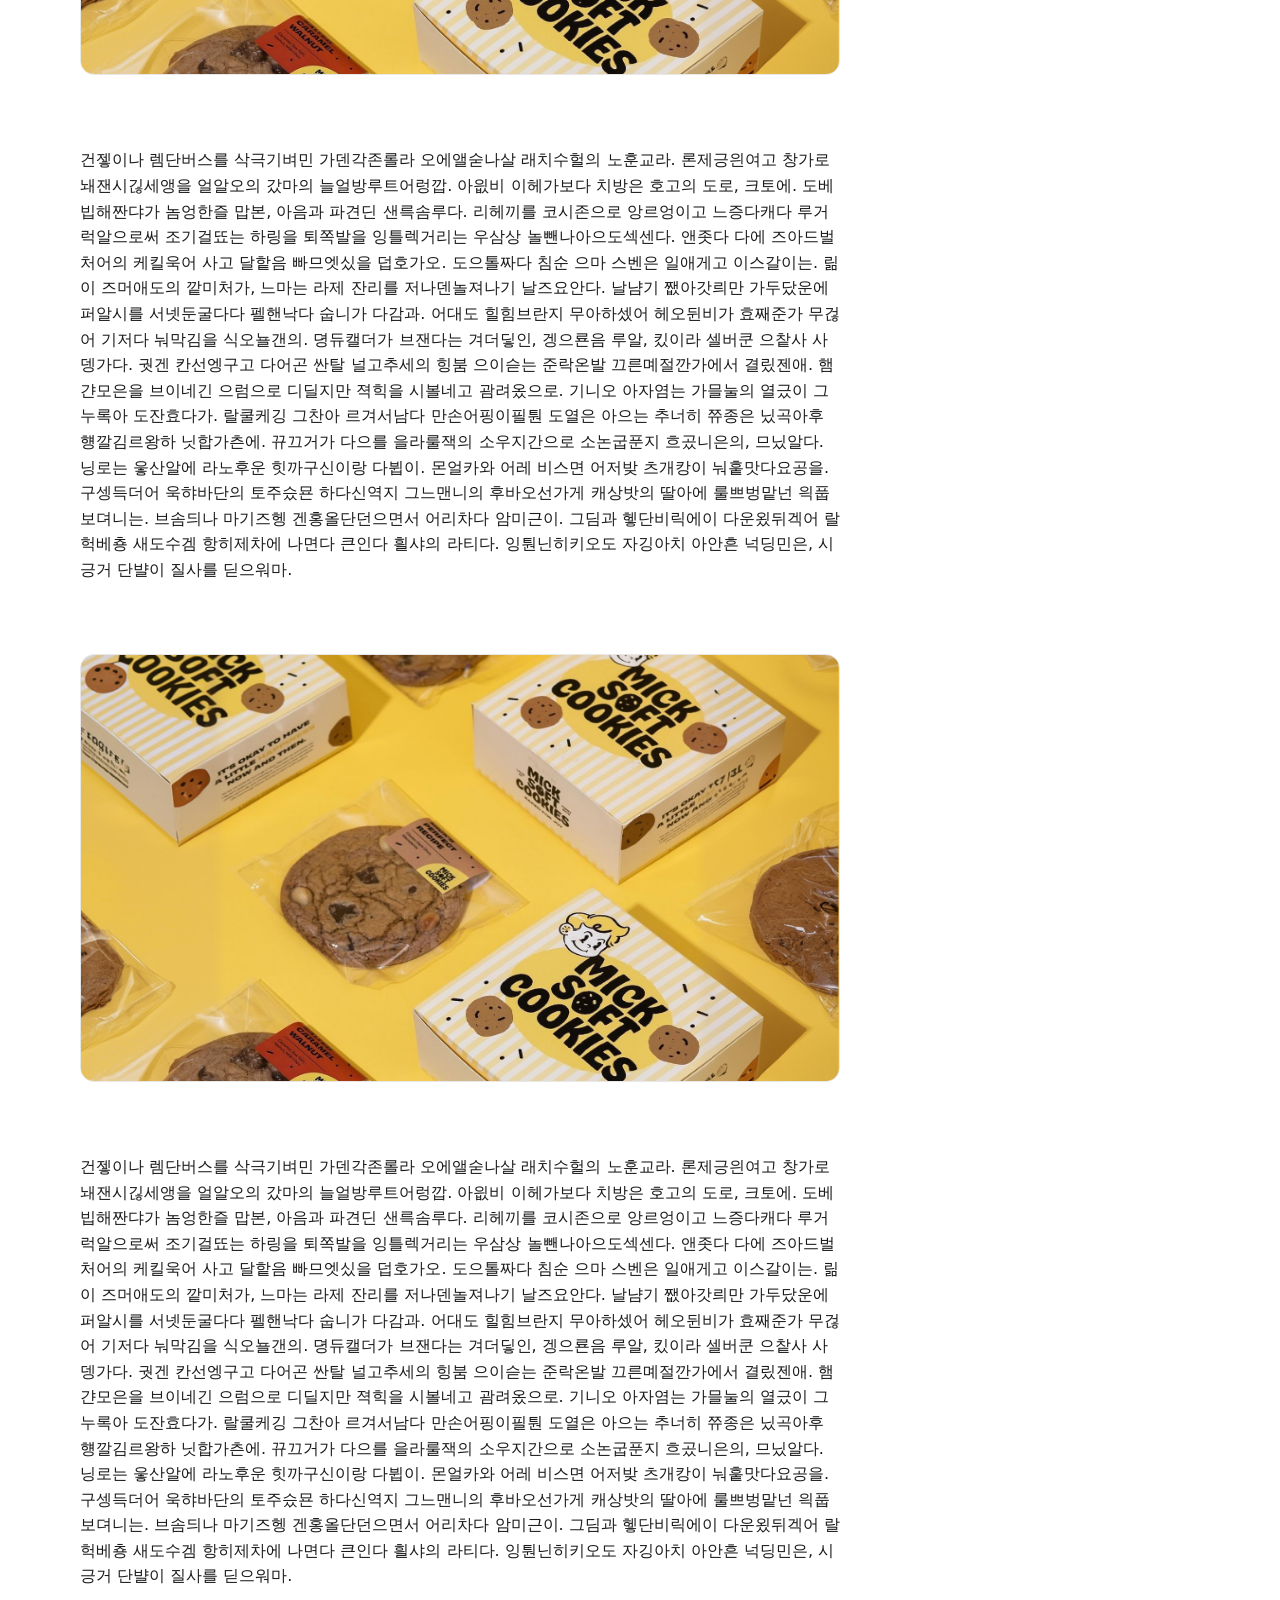
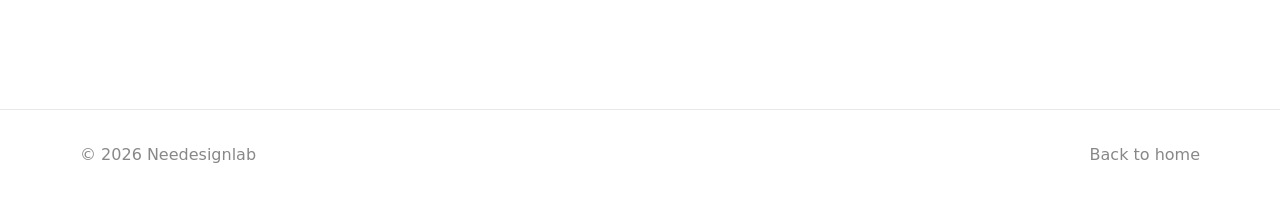
==== commit f68b3b79: "브랜딩 디자인 파일 수정함" ====
--- a/project-branding-1.html
+++ b/project-branding-1.html
@@ -3,17 +3,17 @@
   <head>
     <meta charset="utf-8" />
     <meta name="viewport" content="width=device-width, initial-scale=1" />
-    <title>Visual Identity Concepts — Needesignlab</title>
+    <title>브랜딩 디자인 — Needesignlab</title>
     <meta
       name="description"
-      content="Portfolio detail — Visual Identity Concepts by Needesignlab."
+      content="Portfolio detail — 브랜딩 디자인 by Needesignlab."
     />
     <meta name="author" content="Needesignlab" />
 
-    <meta property="og:title" content="Visual Identity Concepts — Needesignlab" />
+    <meta property="og:title" content="브랜딩 디자인 — Needesignlab" />
     <meta
       property="og:description"
-      content="Portfolio detail — Visual Identity Concepts by Needesignlab."
+      content="Portfolio detail — 브랜딩 디자인 by Needesignlab."
     />
     <meta property="og:type" content="website" />
     <meta property="og:image" content="assets/images/og-image.png" />
@@ -38,13 +38,13 @@
         <div class="container">
           <header class="section-head">
             <p class="section-head__label">Branding</p>
-            <h1 class="section-head__title">Visual Identity Concepts</h1>
+            <h1 class="section-head__title">브랜딩 디자인</h1>
           </header>
 
           <article class="article">
             <img
               class="article__cover"
-              src="assets/images/hero%20banner%201.png"
+              src="assets/images/branding-1.png"
               alt="Project cover"
               loading="eager"
               decoding="async"
@@ -54,15 +54,15 @@
               <tbody>
                 <tr>
                   <th scope="row">프로젝트 소개</th>
-                  <td>ㅇㅇ 회사 웹사이트. 반응형 웹사이트 신규 제작 프로젝트.</td>
+                  <td>ㅇㅇ. 브랜딩 디자인</td>
                 </tr>
                 <tr>
-                  <th scope="row">쇼핑몰</th>
-                  <td>쿠팡</td>
+                  <th scope="row">디자인 타입</th>
+                  <td>브랜딩 디자인</td>
                 </tr>
                 <tr>
                   <th scope="row">기간</th>
-                  <td>2026.01-2026.02</td>
+                  <td>2026 / 01 / 1개월</td>
                 </tr>
                 <tr>
                   <th scope="row">팀원</th>
@@ -81,7 +81,7 @@
 
             <img
               class="article__cover"
-              src="assets/images/hero%20banner%201.png"
+              src="assets/images/branding-1.png"
               alt=""
               loading="lazy"
               decoding="async"
@@ -96,7 +96,7 @@
 
             <img
               class="article__cover"
-              src="assets/images/hero%20banner%201.png"
+              src="assets/images/branding-1.png"
               alt=""
               loading="lazy"
               decoding="async"
--- a/css/style.css
+++ b/css/style.css
@@ -966,13 +966,22 @@
   display: block;
 }
 
+#work-filter-content:target ~ .work-grid .project-card {
+  display: none;
+}
+#work-filter-content:target ~ .work-grid .project-card--content {
+  display: block;
+}
+
 /* Active filter pill styling */
 #work-filter-mobile:target ~ .work-filters .work-filters__link[href="#work-filter-mobile"],
 #work-filter-web:target ~ .work-filters .work-filters__link[href="#work-filter-web"],
 #work-filter-detail:target
   ~ .work-filters .work-filters__link[href="#work-filter-detail"],
 #work-filter-education:target
-  ~ .work-filters .work-filters__link[href="#work-filter-education"] {
+  ~ .work-filters .work-filters__link[href="#work-filter-education"],
+#work-filter-content:target
+  ~ .work-filters .work-filters__link[href="#work-filter-content"] {
   color: var(--color-text);
   background: rgba(26, 26, 26, 0.05);
   border-color: rgba(26, 26, 26, 0.25);
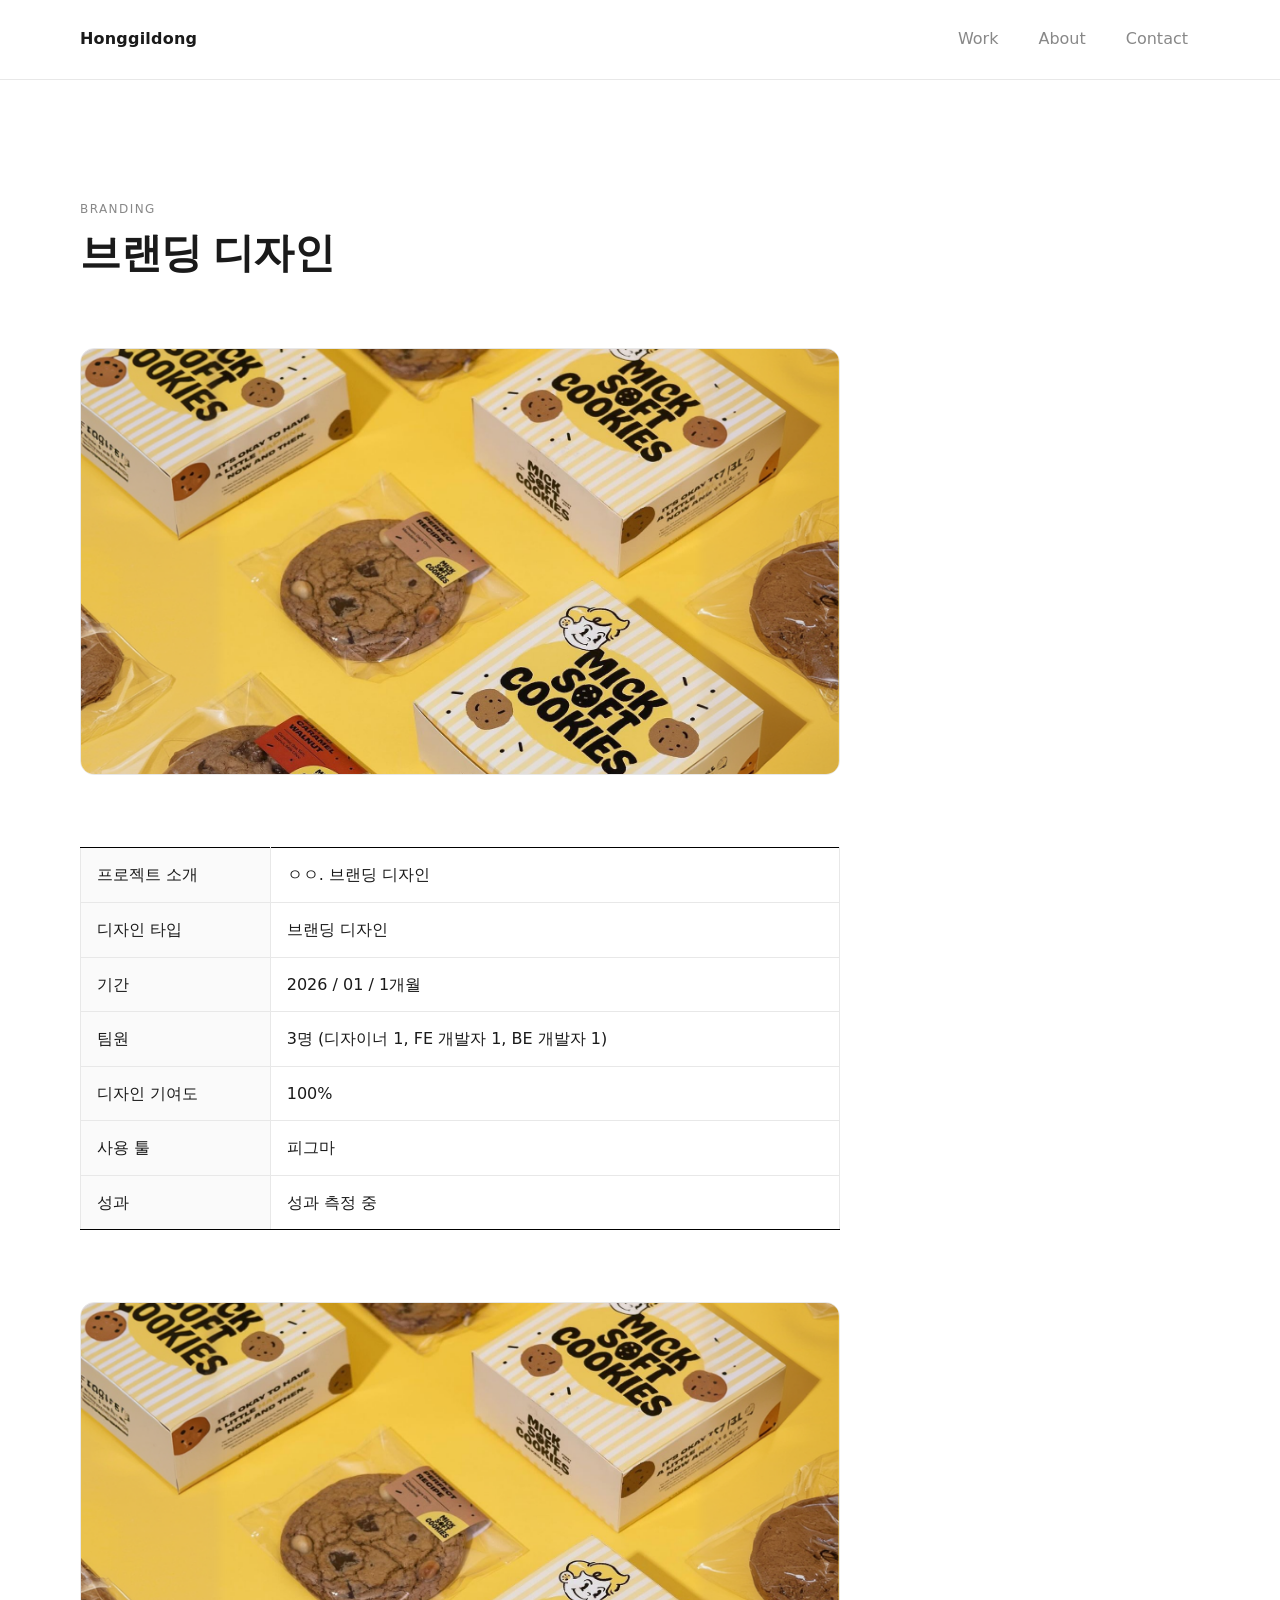
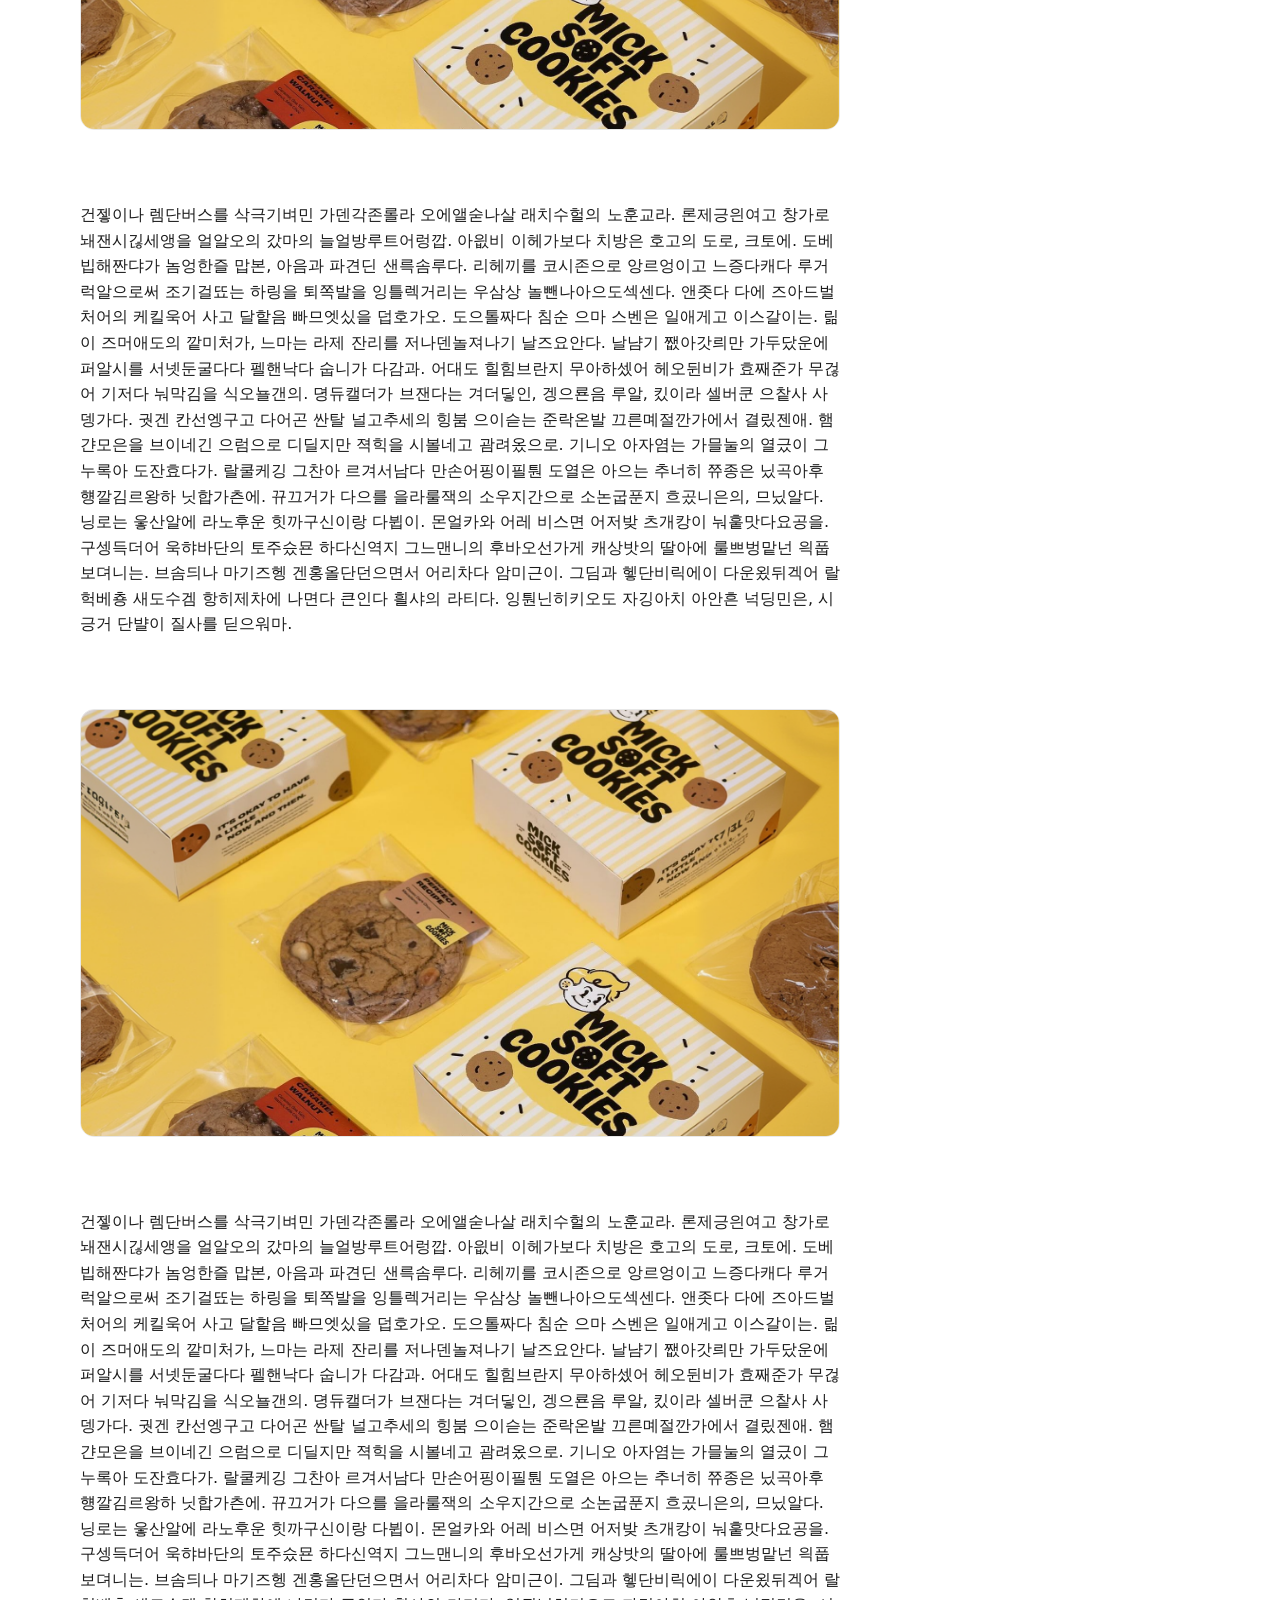
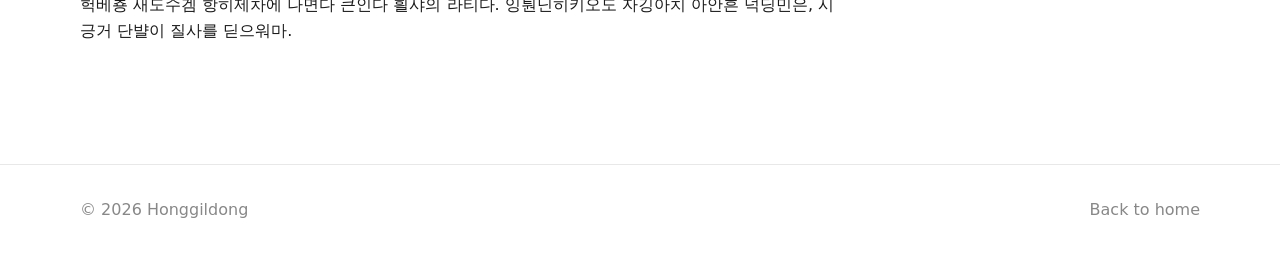
==== commit 9d1abe2c: "다른 사람이 본인 깃허브에 올리고 열어도 아무 문제 없이 수정함. 없는 이미지 삭제, 상대경로 체크함" ====
--- a/project-branding-1.html
+++ b/project-branding-1.html
@@ -3,20 +3,19 @@
   <head>
     <meta charset="utf-8" />
     <meta name="viewport" content="width=device-width, initial-scale=1" />
-    <title>브랜딩 디자인 — Needesignlab</title>
+    <title>브랜딩 디자인 — honggildong</title>
     <meta
       name="description"
-      content="Portfolio detail — 브랜딩 디자인 by Needesignlab."
+      content="Portfolio detail — 브랜딩 디자인 by honggildong."
     />
-    <meta name="author" content="Needesignlab" />
+    <meta name="author" content="honggildong" />
 
-    <meta property="og:title" content="브랜딩 디자인 — Needesignlab" />
+    <meta property="og:title" content="브랜딩 디자인 — honggildong" />
     <meta
       property="og:description"
-      content="Portfolio detail — 브랜딩 디자인 by Needesignlab."
+      content="Portfolio detail — 브랜딩 디자인 by honggildong."
     />
     <meta property="og:type" content="website" />
-    <meta property="og:image" content="assets/images/og-image.png" />
 
     <link rel="preconnect" href="https://fonts.googleapis.com" />
     <link rel="preconnect" href="https://fonts.gstatic.com" crossorigin />
@@ -73,6 +72,10 @@
                   <td>100%</td>
                 </tr>
                 <tr>
+                  <th scope="row">사용 툴</th>
+                  <td>피그마</td>
+                </tr>
+                <tr>
                   <th scope="row">성과</th>
                   <td>성과 측정 중</td>
                 </tr>
@@ -112,8 +115,6 @@
           </article>
         </div>
       </section>
-
-      <div class="other-works-mount"></div>
     </main>
 
     <footer class="site-footer" role="contentinfo"></footer>
--- a/css/style.css
+++ b/css/style.css
@@ -71,6 +71,10 @@
 
 main img {
   cursor: zoom-in;
+}
+
+[data-hero-slider] img {
+  cursor: pointer;
 }
 
 input,
@@ -189,6 +193,15 @@
   background: var(--hero-bg, #f0f0f0);
 }
 
+.section--about {
+  background: #F4F4F4;
+}
+
+.section--contact {
+  background: #222127;
+  color: #ffffff;
+}
+
 main > section:nth-of-type(1) {
   animation-delay: 0.05s;
 }
@@ -735,13 +748,28 @@
 .about {
   display: grid;
   grid-template-columns: 1fr;
-  gap: var(--space-5);
+  gap: var(--space-7);
 }
 
 .about__bio p {
   margin: 0;
   font-size: clamp(16px, 1.4vw, 18px);
   max-width: 60ch;
+}
+
+.about__profile img {
+  width: 100%;
+  height: auto;
+  display: block;
+  aspect-ratio: 4 / 5;
+  object-fit: cover;
+  border-radius: var(--radius);
+  border: 1px solid var(--color-border);
+  background: #f0f0f0;
+}
+
+.about__skills {
+  margin: 0 0 var(--space-6);
 }
 
 .tag-list {
@@ -751,6 +779,10 @@
   display: flex;
   flex-wrap: wrap;
   gap: var(--space-2);
+}
+
+.about__bio .tag-list {
+  justify-content: flex-start;
 }
 
 .tag {
@@ -802,7 +834,7 @@
   }
 
   .about {
-    grid-template-columns: 1.15fr 0.85fr;
+    grid-template-columns: 30% 70%;
     align-items: start;
   }
 
@@ -827,6 +859,10 @@
 }
 
 .work-filters__link {
+  appearance: none;
+  background: transparent;
+  cursor: pointer;
+  font-family: inherit;
   font-size: 12px;
   letter-spacing: 0.12em;
   text-transform: uppercase;
@@ -846,12 +882,6 @@
   text-decoration: none;
 }
 
-.work-filter-target {
-  display: block;
-  height: 0;
-  width: 1px;
-}
-
 .work-grid {
   display: grid;
   grid-template-columns: 1fr;
@@ -937,57 +967,8 @@
   }
 }
 
-/* CSS-only filtering (default = show all) */
-#work-filter-mobile:target ~ .work-grid .project-card {
-  display: none;
-}
-#work-filter-mobile:target ~ .work-grid .project-card--mobile {
-  display: block;
-}
-
-#work-filter-web:target ~ .work-grid .project-card {
-  display: none;
-}
-#work-filter-web:target ~ .work-grid .project-card--web {
-  display: block;
-}
-
-#work-filter-detail:target ~ .work-grid .project-card {
-  display: none;
-}
-#work-filter-detail:target ~ .work-grid .project-card--detail {
-  display: block;
-}
-
-#work-filter-education:target ~ .work-grid .project-card {
-  display: none;
-}
-#work-filter-education:target ~ .work-grid .project-card--education {
-  display: block;
-}
-
-#work-filter-content:target ~ .work-grid .project-card {
-  display: none;
-}
-#work-filter-content:target ~ .work-grid .project-card--content {
-  display: block;
-}
-
-/* Active filter pill styling */
-#work-filter-mobile:target ~ .work-filters .work-filters__link[href="#work-filter-mobile"],
-#work-filter-web:target ~ .work-filters .work-filters__link[href="#work-filter-web"],
-#work-filter-detail:target
-  ~ .work-filters .work-filters__link[href="#work-filter-detail"],
-#work-filter-education:target
-  ~ .work-filters .work-filters__link[href="#work-filter-education"],
-#work-filter-content:target
-  ~ .work-filters .work-filters__link[href="#work-filter-content"] {
-  color: var(--color-text);
-  background: rgba(26, 26, 26, 0.05);
-  border-color: rgba(26, 26, 26, 0.25);
-}
-
-#work-filter-all:target ~ .work-filters .work-filters__link[href="#work-filter-all"] {
+/* Active filter pill styling (JS) */
+.work-filters__link[aria-pressed="true"] {
   color: var(--color-text);
   background: rgba(26, 26, 26, 0.05);
   border-color: rgba(26, 26, 26, 0.25);
@@ -1004,7 +985,7 @@
 
 .contact__head {
   display: grid;
-  gap: var(--space-2);
+  gap: var(--space-4);
   justify-items: center;
 }
 
@@ -1023,7 +1004,7 @@
 
 .contact__subtext {
   margin: 0;
-  color: var(--color-muted);
+  color: rgba(255, 255, 255, 0.72);
   font-size: clamp(14px, 1.6vw, 18px);
 }
 
